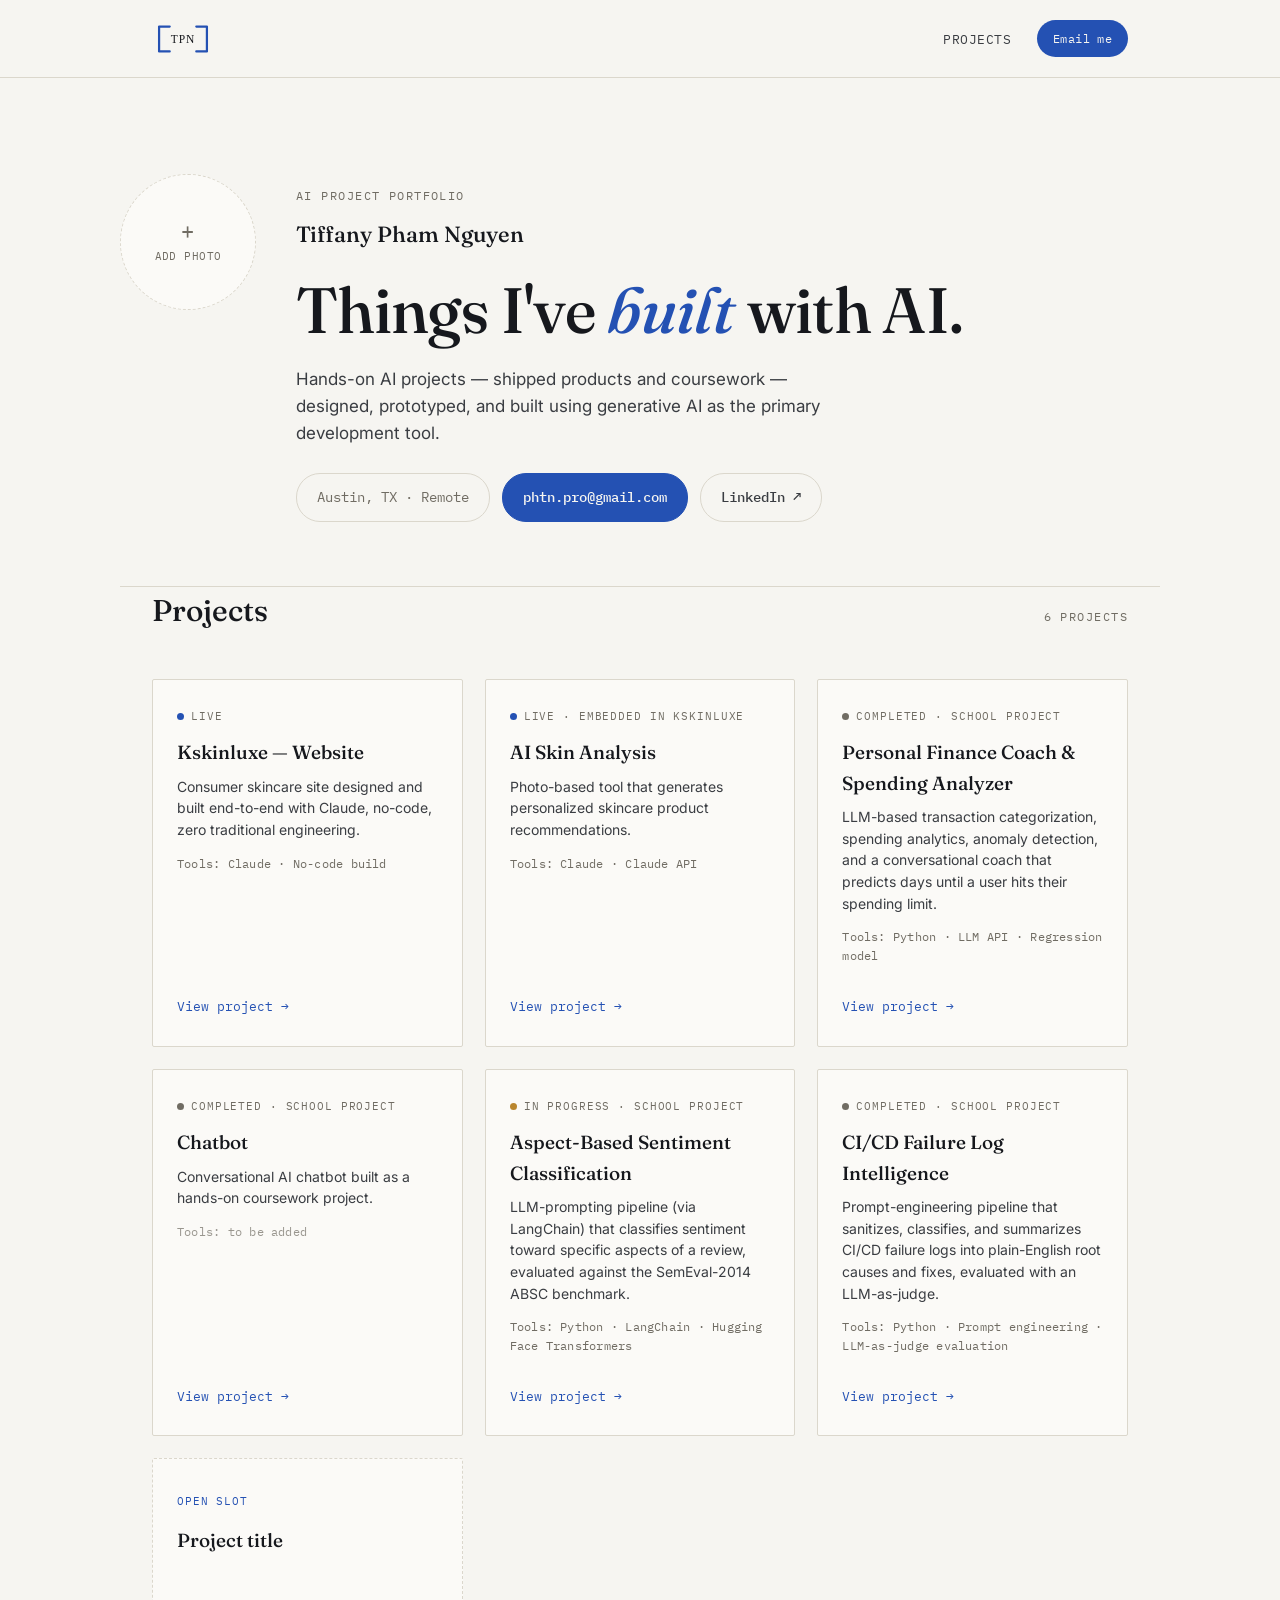
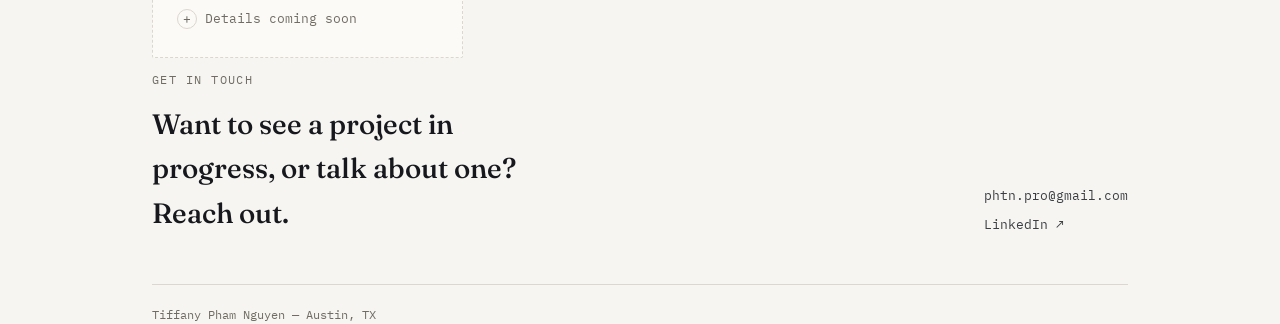
==== index.html @ 2343ceb1 "Add CI/CD Failure Log Intelligence project; update Finance Coach and ABSC/Text Categorization with r" ====
<!DOCTYPE html>
<html lang="en">
<head>
<meta charset="UTF-8">
<meta name="viewport" content="width=device-width, initial-scale=1.0">
<title>Tiffany Pham Nguyen — AI Project Portfolio</title>
<link rel="icon" type="image/svg+xml" href="[data-uri]">
<link rel="preconnect" href="https://fonts.googleapis.com">
<link rel="preconnect" href="https://fonts.gstatic.com" crossorigin>
<link href="https://fonts.googleapis.com/css2?family=Fraunces:ital,opsz,wght@0,9..144,400;0,9..144,500;0,9..144,600;1,9..144,400&family=Inter:wght@400;500;600&family=IBM+Plex+Mono:wght@400;500&display=swap" rel="stylesheet">
<style>
:root{
  --paper:#F6F5F1; --paper-raised:#FBFAF7; --ink:#16181D; --ink-soft:#3A3D42;
  --gray:#706C63; --hairline:#DBD7CC; --accent:#2451B3; --accent-soft:#EAEFFA;
  --wip:#B9862E; --radius:2px; --max:1040px; --max-narrow:760px;
}
*{box-sizing:border-box;}
html{scroll-behavior:smooth;}
body{margin:0; background:var(--paper); color:var(--ink); font-family:'Inter',sans-serif; font-size:16px; line-height:1.6; -webkit-font-smoothing:antialiased;}
::selection{background:var(--accent-soft); color:var(--accent);}
a{color:inherit;}
a:focus-visible, button:focus-visible{outline:2px solid var(--accent); outline-offset:3px;}
.wrap{max-width:var(--max); margin:0 auto; padding:0 32px;}
.wrap-narrow{max-width:var(--max-narrow); margin:0 auto; padding:0 32px;}
.eyebrow{font-family:'IBM Plex Mono',monospace; font-size:12px; letter-spacing:0.12em; text-transform:uppercase; color:var(--gray);}
h1,h2,h3{font-family:'Fraunces',serif; font-weight:500; color:var(--ink); margin:0;}

/* header/nav */
header{position:sticky; top:0; z-index:50; background:rgba(246,245,241,0.88); backdrop-filter:blur(6px); border-bottom:1px solid var(--hairline);}
.nav{display:flex; align-items:center; justify-content:space-between; padding:20px 32px; max-width:var(--max); margin:0 auto;}
.nav-mark{background:none; border:none; cursor:pointer; padding:0; display:flex; align-items:center; transition:opacity .2s ease;}
.nav-mark:hover{ opacity:0.75; }
.nav-mark svg{ display:block; }
.nav-right{ display:flex; align-items:center; gap:26px; }
.nav-email-btn{
  font-family:'IBM Plex Mono',monospace; font-size:12px; letter-spacing:0.03em;
  padding:9px 16px; border-radius:20px; background:var(--accent); color:var(--paper);
  text-decoration:none; white-space:nowrap; transition:opacity .2s ease;
}
.nav-email-btn:hover{ opacity:0.85; }

/* ---------- EMAIL MODAL ---------- */
.modal-overlay{
  display:none; position:fixed; inset:0; z-index:200;
  background:rgba(22,24,29,0.5);
  align-items:center; justify-content:center;
  padding:24px;
}
.modal-overlay.active{ display:flex; }
.modal-card{
  background:var(--paper-raised); border:1px solid var(--hairline); border-radius:var(--radius);
  max-width:480px; width:100%; padding:36px 32px 32px;
  max-height:90vh; overflow-y:auto;
}
.modal-head{ display:flex; align-items:flex-start; justify-content:space-between; margin-bottom:24px; }
.modal-title{ font-size:22px; }
.modal-close{
  background:none; border:1px solid var(--hairline); border-radius:50%;
  width:30px; height:30px; display:flex; align-items:center; justify-content:center;
  cursor:pointer; color:var(--gray); font-size:15px; line-height:1; flex-shrink:0;
  transition:border-color .2s ease, color .2s ease;
}
.modal-close:hover{ border-color:var(--accent); color:var(--accent); }
.form-field{ margin-bottom:18px; }
.form-field label{
  display:block; font-family:'IBM Plex Mono',monospace; font-size:11px; letter-spacing:0.08em;
  text-transform:uppercase; color:var(--gray); margin-bottom:7px;
}
.form-field input, .form-field textarea{
  width:100%; font-family:'Inter',sans-serif; font-size:14.5px; color:var(--ink);
  background:var(--paper); border:1px solid var(--hairline); border-radius:var(--radius);
  padding:11px 13px; transition:border-color .2s ease;
}
.form-field input:focus, .form-field textarea:focus{
  outline:none; border-color:var(--accent);
}
.form-field input[readonly]{ color:var(--gray); background:var(--paper-raised); cursor:default; }
.form-field textarea{ min-height:110px; resize:vertical; font-family:'Inter',sans-serif; line-height:1.5; }
.modal-actions{ display:flex; justify-content:flex-end; gap:10px; margin-top:8px; }
.modal-btn{
  font-family:'IBM Plex Mono',monospace; font-size:12.5px; padding:11px 20px;
  border-radius:20px; cursor:pointer; transition:opacity .2s ease, border-color .2s ease;
}
.modal-btn.secondary{ background:none; border:1px solid var(--hairline); color:var(--ink-soft); }
.modal-btn.secondary:hover{ border-color:var(--accent); color:var(--accent); }
.modal-btn.primary{ background:var(--accent); border:1px solid var(--accent); color:var(--paper); }
.modal-btn.primary:hover{ opacity:0.88; }
.nav-links{display:flex; gap:28px; list-style:none; margin:0; padding:0; font-family:'IBM Plex Mono',monospace; font-size:12.5px; letter-spacing:0.04em; text-transform:uppercase;}
.nav-links a{text-decoration:none; color:var(--ink-soft); padding-bottom:2px; border-bottom:1px solid transparent; transition:border-color .2s ease, color .2s ease; cursor:pointer;}
.nav-links a:hover{color:var(--accent); border-color:var(--accent);}
.back-link{display:inline-flex; align-items:center; gap:6px; font-family:'IBM Plex Mono',monospace; font-size:12.5px; letter-spacing:0.04em; text-transform:uppercase; text-decoration:none; color:var(--ink-soft); border-bottom:1px solid transparent; transition:border-color .2s ease, color .2s ease; cursor:pointer; background:none; border-top:none; border-left:none; border-right:none; padding:0;}
.back-link:hover{color:var(--accent); border-color:var(--accent);}

/* hero */
.hero{padding:96px 0 64px; border-bottom:1px solid var(--hairline);}
.hero-title{font-size:clamp(38px,5.4vw,64px); line-height:1.08; max-width:760px; letter-spacing:-0.01em;}
.hero-title em{font-style:italic; color:var(--accent);}
.hero-sub{margin-top:22px; max-width:560px; font-size:17px; color:var(--ink-soft);}
.hero-flex{display:flex; gap:40px; align-items:flex-start;}
.hero-photo{
  width:136px; height:136px; border-radius:50%; flex-shrink:0;
  border:1.5px dashed var(--hairline); background:var(--paper-raised);
  display:flex; flex-direction:column; align-items:center; justify-content:center;
  color:var(--gray); font-family:'IBM Plex Mono',monospace; font-size:11px;
  letter-spacing:0.04em; text-transform:uppercase; text-align:center; line-height:1.5;
}
.hero-photo-plus{font-size:22px; line-height:1; margin-bottom:6px; color:var(--gray);}
.hero-name{
  font-family:'Fraunces',serif; font-weight:500; font-size:22px; color:var(--ink);
  margin-top:10px;
}
.contact-row{margin-top:26px; display:flex; flex-wrap:wrap; gap:12px; align-items:center;}
.contact-chip{
  font-family:'IBM Plex Mono',monospace; font-size:14px; font-weight:500; padding:12px 20px;
  border-radius:24px; border:1.5px solid var(--hairline);
  text-decoration:none; color:var(--ink-soft);
  transition:border-color .2s ease, color .2s ease, background-color .2s ease, transform .2s ease;
}
.contact-chip:hover{ border-color:var(--accent); color:var(--accent); transform:translateY(-1px); }
.contact-chip.primary{ border-color:var(--accent); color:var(--paper); background:var(--accent); }
.contact-chip.primary:hover{ opacity:0.88; color:var(--paper); }
.contact-chip.static{ cursor:default; color:var(--gray); font-weight:400; }
.contact-chip.static:hover{ border-color:var(--hairline); color:var(--gray); transform:none; }
@media (max-width:640px){
  .hero-flex{ flex-direction:column; align-items:flex-start; gap:24px; }
}

/* sections */
section{padding:80px 0; border-bottom:1px solid var(--hairline);}
section:last-of-type{border-bottom:none;}
.section-head{display:flex; align-items:baseline; justify-content:space-between; gap:24px; margin-bottom:44px; flex-wrap:wrap;}
.section-head h2{font-size:30px;}

/* project grid/cards */
.project-grid{display:grid; grid-template-columns:repeat(auto-fill,minmax(260px,1fr)); gap:22px;}
.project-card{border:1px solid var(--hairline); border-radius:var(--radius); padding:28px 24px; min-height:200px; display:flex; flex-direction:column; justify-content:space-between; background:var(--paper-raised); text-decoration:none; transition:border-color .2s ease, transform .2s ease; cursor:pointer;}
.project-card:hover{border-color:var(--accent); transform:translateY(-2px);}
.project-card.placeholder{border-style:dashed; cursor:default;}
.project-card.placeholder:hover{transform:none; border-color:var(--hairline);}
.status-row{display:flex; align-items:center; gap:7px;}
.status-dot{width:7px; height:7px; border-radius:50%; flex-shrink:0;}
.status-dot.live{background:var(--accent);}
.status-dot.completed{background:var(--gray);}
.status-dot.wip{background:var(--wip);}
.status-text{font-family:'IBM Plex Mono',monospace; font-size:11px; letter-spacing:0.08em; text-transform:uppercase; color:var(--gray);}
.project-card-top h3{font-size:19px; font-weight:500; margin-top:12px; color:var(--ink);}
.project-card-desc{font-size:14px; color:var(--ink-soft); margin-top:8px; line-height:1.55;}
.project-card-tools{font-family:'IBM Plex Mono',monospace; font-size:11.5px; color:var(--gray); margin-top:12px; letter-spacing:0.02em;}
.project-card-tools em{font-style:normal; color:var(--gray); opacity:0.7;}
.project-card-bottom{font-size:13px; color:var(--gray); display:flex; align-items:center; gap:8px; margin-top:20px; font-family:'IBM Plex Mono',monospace;}
.project-card-bottom.link-out{color:var(--accent);}
.plus-mark{width:20px; height:20px; border:1px solid var(--hairline); border-radius:50%; display:flex; align-items:center; justify-content:center; font-size:13px; color:var(--gray);}
.slot-tag{font-family:'IBM Plex Mono',monospace; font-size:11px; letter-spacing:0.08em; text-transform:uppercase; color:var(--accent);}

/* project detail */
.proj-hero{padding:64px 0 48px; border-bottom:1px solid var(--hairline);}
.proj-meta-row{display:flex; align-items:center; gap:14px; margin-bottom:18px; flex-wrap:wrap;}
.proj-timeframe{font-family:'IBM Plex Mono',monospace; font-size:12px; color:var(--gray);}
.proj-title{font-size:clamp(32px,4.6vw,48px); line-height:1.1; letter-spacing:-0.01em;}
.proj-sub{margin-top:16px; max-width:640px; font-size:17px; color:var(--ink-soft);}
.proj-stack{margin-top:20px; font-family:'IBM Plex Mono',monospace; font-size:12.5px; color:var(--gray);}
.proj-stack strong{color:var(--ink-soft); font-weight:500;}
.resource-row{margin-top:26px; display:flex; flex-wrap:wrap; gap:10px;}
.resource-chip{font-family:'IBM Plex Mono',monospace; font-size:12px; padding:8px 14px; border-radius:20px; border:1px solid var(--hairline); text-decoration:none; color:var(--ink-soft); transition:border-color .2s ease, color .2s ease;}
.resource-chip:hover{border-color:var(--accent); color:var(--accent);}
.resource-chip.disabled{border-style:dashed; color:var(--gray); cursor:default;}
.resource-chip.disabled:hover{border-color:var(--hairline); color:var(--gray);}
.proj-body{padding:64px 0;}
.proj-block{padding:44px 0; border-top:1px solid var(--hairline);}
.proj-block:first-child{padding-top:0; border-top:none;}
.proj-block h2{font-size:24px; margin-bottom:18px;}
.proj-block p{font-size:15.5px; color:var(--ink-soft); margin:0 0 14px;}
.proj-block p:last-child{margin-bottom:0;}
.approach-grid{display:grid; grid-template-columns:1fr 1fr; gap:28px;}
.approach-card{border:1px solid var(--hairline); border-radius:var(--radius); padding:22px; background:var(--paper-raised);}
.approach-card .approach-label{font-family:'IBM Plex Mono',monospace; font-size:11px; letter-spacing:0.08em; text-transform:uppercase; color:var(--accent); margin-bottom:10px; display:block;}
.approach-card p{font-size:14.5px; margin:0;}
.fillin{border:1.5px dashed var(--hairline); border-radius:var(--radius); padding:16px 18px; color:var(--gray); font-size:14px; font-style:italic; background:var(--paper-raised);}
.wip-tag{font-family:'IBM Plex Mono',monospace; font-size:12px; text-transform:uppercase; color:var(--wip); letter-spacing:0.06em;}

/* footer */
footer{padding:52px 0 64px;}
.footer-grid{display:flex; justify-content:space-between; align-items:flex-end; flex-wrap:wrap; gap:24px;}
.footer-left h2{font-size:28px; max-width:420px;}
.footer-links{display:flex; flex-direction:column; gap:8px; font-family:'IBM Plex Mono',monospace; font-size:13px;}
.footer-links a{text-decoration:none; color:var(--ink-soft);}
.footer-links a:hover{color:var(--accent);}
.footer-bottom{margin-top:48px; padding-top:20px; border-top:1px solid var(--hairline); font-size:12px; color:var(--gray); font-family:'IBM Plex Mono',monospace;}

/* reveal */
.reveal{opacity:0; transform:translateY(14px); transition:opacity .6s ease, transform .6s ease;}
.reveal.in{opacity:1; transform:translateY(0);}
@media (prefers-reduced-motion: reduce){ .reveal{opacity:1; transform:none; transition:none;} html{scroll-behavior:auto;} }

/* view switching */
.view{display:none;}
.view.active{display:block;}

@media (max-width:800px){ .approach-grid{grid-template-columns:1fr;} }
@media (max-width:560px){
  .wrap,.wrap-narrow{padding:0 20px;}
  .nav{padding:16px 20px;}
  .hero,.proj-hero{padding:56px 0 40px;}
  section,.proj-body{padding:48px 0;}
  .footer-left h2{font-size:24px;}
}
</style>
</head>
<body>

<header>
  <div class="nav">
    <button class="nav-mark" onclick="goTo('home')" aria-label="Tiffany Pham Nguyen — home">
      <svg width="62" height="32" viewBox="0 0 70 36" xmlns="http://www.w3.org/2000/svg">
        <path d="M20 4 L8 4 L8 32 L20 32" fill="none" stroke="#2451B3" stroke-width="2.5" stroke-linecap="round" stroke-linejoin="round"/>
        <path d="M50 4 L62 4 L62 32 L50 32" fill="none" stroke="#2451B3" stroke-width="2.5" stroke-linecap="round" stroke-linejoin="round"/>
        <text x="35" y="23" text-anchor="middle" font-family="Georgia, serif" font-size="13" font-weight="500" letter-spacing="1" fill="#16181D">TPN</text>
      </svg>
    </button>
    <div class="nav-right">
      <ul class="nav-links">
        <li><a onclick="goTo('home'); scrollToProjects();">Projects</a></li>
      </ul>
      <a class="nav-email-btn" href="#" onclick="openEmailModal(); return false;">Email me</a>
    </div>
  </div>
</header>

<div class="modal-overlay" id="email-modal" onclick="if(event.target === this) closeEmailModal();">
  <div class="modal-card">
    <div class="modal-head">
      <h2 class="modal-title">Send a message</h2>
      <button class="modal-close" onclick="closeEmailModal()" aria-label="Close">✕</button>
    </div>
    <form id="email-form" onsubmit="return sendEmail(event);">
      <div class="form-field">
        <label for="ef-from">From (your email)</label>
        <input type="email" id="ef-from" placeholder="you@example.com" required>
      </div>
      <div class="form-field">
        <label for="ef-to">To</label>
        <input type="text" id="ef-to" value="phtn.pro@gmail.com" readonly>
      </div>
      <div class="form-field">
        <label for="ef-subject">Subject</label>
        <input type="text" id="ef-subject" placeholder="What's this about?" required>
      </div>
      <div class="form-field">
        <label for="ef-body">Message</label>
        <textarea id="ef-body" placeholder="Write your message here..." required></textarea>
      </div>
      <div class="modal-actions">
        <button type="button" class="modal-btn secondary" onclick="closeEmailModal()">Cancel</button>
        <button type="submit" class="modal-btn primary">Open in email app</button>
      </div>
    </form>
  </div>
</div>

<main>

<!-- ============ HOME VIEW ============ -->
<div id="view-home" class="view active">
  <section class="hero wrap">
    <div class="hero-flex reveal">
      <div class="hero-photo">
        <span class="hero-photo-plus">+</span>
        Add photo
      </div>
      <div class="hero-text">
        <p class="eyebrow">AI Project Portfolio</p>
        <p class="hero-name">Tiffany Pham Nguyen</p>
        <h1 class="hero-title">Things I've <em>built</em> with AI.</h1>
        <p class="hero-sub">
          Hands-on AI projects — shipped products and coursework — designed, prototyped, and
          built using generative AI as the primary development tool.
        </p>
        <div class="contact-row">
          <span class="contact-chip static">Austin, TX · Remote</span>
          <a class="contact-chip primary" href="#" onclick="openEmailModal(); return false;">phtn.pro@gmail.com</a>
          <a class="contact-chip" href="https://linkedin.com/in/tiffanyphamnguyen" target="_blank" rel="noopener">LinkedIn ↗</a>
        </div>
      </div>
    </div>
  </section>

  <section id="projects" class="wrap">
    <div class="section-head reveal">
      <h2>Projects</h2>
      <span class="eyebrow">6 projects</span>
    </div>

    <div class="project-grid reveal">

      <div class="project-card" onclick="goTo('kskinluxe')">
        <div class="project-card-top">
          <div class="status-row"><span class="status-dot live"></span><span class="status-text">Live</span></div>
          <h3>Kskinluxe — Website</h3>
          <p class="project-card-desc">Consumer skincare site designed and built end-to-end with Claude, no-code, zero traditional engineering.</p>
          <p class="project-card-tools">Tools: Claude · No-code build</p>
        </div>
        <div class="project-card-bottom link-out"><span>View project →</span></div>
      </div>

      <div class="project-card" onclick="goTo('skin-analysis')">
        <div class="project-card-top">
          <div class="status-row"><span class="status-dot live"></span><span class="status-text">Live · Embedded in Kskinluxe</span></div>
          <h3>AI Skin Analysis</h3>
          <p class="project-card-desc">Photo-based tool that generates personalized skincare product recommendations.</p>
          <p class="project-card-tools">Tools: Claude · Claude API</p>
        </div>
        <div class="project-card-bottom link-out"><span>View project →</span></div>
      </div>

      <div class="project-card" onclick="goTo('finance-coach')">
        <div class="project-card-top">
          <div class="status-row"><span class="status-dot completed"></span><span class="status-text">Completed · School project</span></div>
          <h3>Personal Finance Coach &amp; Spending Analyzer</h3>
          <p class="project-card-desc">LLM-based transaction categorization, spending analytics, anomaly detection, and a conversational coach that predicts days until a user hits their spending limit.</p>
          <p class="project-card-tools">Tools: Python · LLM API · Regression model</p>
        </div>
        <div class="project-card-bottom link-out"><span>View project →</span></div>
      </div>

      <div class="project-card" onclick="goTo('chatbot')">
        <div class="project-card-top">
          <div class="status-row"><span class="status-dot completed"></span><span class="status-text">Completed · School project</span></div>
          <h3>Chatbot</h3>
          <p class="project-card-desc">Conversational AI chatbot built as a hands-on coursework project.</p>
          <p class="project-card-tools"><em>Tools: to be added</em></p>
        </div>
        <div class="project-card-bottom link-out"><span>View project →</span></div>
      </div>

      <div class="project-card" onclick="goTo('text-cat')">
        <div class="project-card-top">
          <div class="status-row"><span class="status-dot wip"></span><span class="status-text">In progress · School project</span></div>
          <h3>Aspect-Based Sentiment Classification</h3>
          <p class="project-card-desc">LLM-prompting pipeline (via LangChain) that classifies sentiment toward specific aspects of a review, evaluated against the SemEval-2014 ABSC benchmark.</p>
          <p class="project-card-tools">Tools: Python · LangChain · Hugging Face Transformers</p>
        </div>
        <div class="project-card-bottom link-out"><span>View project →</span></div>
      </div>

      <div class="project-card" onclick="goTo('cicd-log-intel')">
        <div class="project-card-top">
          <div class="status-row"><span class="status-dot completed"></span><span class="status-text">Completed · School project</span></div>
          <h3>CI/CD Failure Log Intelligence</h3>
          <p class="project-card-desc">Prompt-engineering pipeline that sanitizes, classifies, and summarizes CI/CD failure logs into plain-English root causes and fixes, evaluated with an LLM-as-judge.</p>
          <p class="project-card-tools">Tools: Python · Prompt engineering · LLM-as-judge evaluation</p>
        </div>
        <div class="project-card-bottom link-out"><span>View project →</span></div>
      </div>

      <div class="project-card placeholder">
        <div class="project-card-top">
          <span class="slot-tag">Open slot</span>
          <h3>Project title</h3>
        </div>
        <div class="project-card-bottom"><span class="plus-mark">+</span><span>Details coming soon</span></div>
      </div>

    </div>
  </section>

  <footer id="contact" class="wrap">
    <div class="footer-grid reveal">
      <div class="footer-left">
        <p class="eyebrow">Get in touch</p>
        <h2>Want to see a project in progress, or talk about one? Reach out.</h2>
      </div>
      <div class="footer-links">
        <a href="#" onclick="openEmailModal(); return false;">phtn.pro@gmail.com</a>
        <a href="https://linkedin.com/in/tiffanyphamnguyen" target="_blank" rel="noopener">LinkedIn ↗</a>
      </div>
    </div>
    <div class="footer-bottom">Tiffany Pham Nguyen — Austin, TX</div>
  </footer>
</div>

<!-- ============ PROJECT: KSKINLUXE ============ -->
<div id="view-kskinluxe" class="view">
  <section class="proj-hero wrap-narrow">
    <button class="back-link">← All projects</button>
    <div class="proj-meta-row" style="margin-top:22px;">
      <div class="status-row"><span class="status-dot live"></span><span class="status-text">Live</span></div>
      <span class="proj-timeframe">Aug 2025 — Present</span>
    </div>
    <h1 class="proj-title">Kskinluxe — Website</h1>
    <p class="proj-sub">The consumer-facing site for Kskinluxe, an AI-powered skincare brand — built end-to-end as the proof-of-concept client for Thussisters&amp;Co's AI-first digital services model.</p>
    <p class="proj-stack"><strong>Tools:</strong> Claude · No-code build</p>
    <div class="resource-row">
      <span class="resource-chip">📄 Spec</span>
      <span class="resource-chip">📝 Build notes</span>
      <span class="resource-chip">🔗 Live site</span>
    </div>
  </section>
  <section class="proj-body wrap-narrow">
    <div class="proj-block">
      <h2>The Problem</h2>
      <p>Kskinluxe is a brand-new business with no digital footprint. As a sole business owner
        with a technical background, I needed a website — but wanted to build it cost-effectively
        rather than commit to a traditional engineering spend before knowing whether there was
        real demand. The site also needed to double as the landing page for social media
        marketing and ads, to measure interest and intent before launching the business
        physically.</p>
    </div>
    <div class="proj-block">
      <h2>My Role &amp; Approach</h2>
      <div class="approach-grid">
        <div class="approach-card">
          <span class="approach-label">My role</span>
          <p>Product owner, designer, developer, QA, and domain expert — all one person. No
            handoffs, no team; every decision from scope to shipping was mine to make and
            execute.</p>
        </div>
        <div class="approach-card">
          <span class="approach-label">My approach</span>
          <p>Used Claude to build the site — the simplest and cheapest way to get something real
            in front of people. The goal wasn't a polished final product; it was testing the
            water before spending more than needed to validate demand.</p>
        </div>
      </div>
    </div>
    <div class="proj-block">
      <h2>What It Does</h2>
      <ul>
        <li>Creates a foundation for building business awareness</li>
        <li>Informs visitors of the services Kskinluxe will offer</li>
        <li>Includes an embedded waitlist to measure potential demand ahead of launch</li>
      </ul>
    </div>
    <div class="proj-block">
      <h2>Outcome</h2>
      <p>The website is live, but the business hasn't launched physically yet — so there's no
        demand or conversion data available at this stage.</p>
    </div>
    <div class="proj-block">
      <h2>What I'd Do Differently</h2>
      <div class="fillin">[Add: one or two honest reflections]</div>
    </div>
    <div class="proj-block">
      <h2>What's Next</h2>
      <p>v1 validated that the site could exist cheaply and fast. Before the business goes live,
        it still needs the infrastructure v1 deliberately skipped:</p>
      <ul>
        <li><strong>Payment integration</strong> — required to convert waitlist interest into
          actual transactions once the business launches</li>
        <li><strong>Booking/scheduling</strong> — needed if the service model requires
          appointments rather than pure product purchase</li>
        <li><strong>Admin / user profile</strong> — account and order management for returning
          customers</li>
        <li><strong>SEO optimization</strong> — reduce reliance on paid social for traffic once
          the business is live and organic discovery matters more</li>
        <li><strong>Testimonials</strong> — build trust and social proof once early customers
          exist to draw from</li>
        <li><strong>Tracking / analytics</strong> — measure real conversion and usage post-launch,
          not just waitlist signups</li>
      </ul>
      <div class="fillin">[Add: your actual priority order and rough timing — this list is unordered; sequence it however makes sense for the launch plan]</div>
    </div>
  </section>
  <footer class="wrap">
    <div class="footer-grid">
      <div class="footer-left"><p class="eyebrow">Get in touch</p><h2>Want to talk through this project? Reach out.</h2></div>
      <div class="footer-links"><a href="#" onclick="openEmailModal(); return false;">phtn.pro@gmail.com</a><a href="https://linkedin.com/in/tiffanyphamnguyen" target="_blank" rel="noopener">LinkedIn ↗</a></div>
    </div>
    <div class="footer-bottom">Tiffany Pham Nguyen — Austin, TX</div>
  </footer>
</div>

<!-- ============ PROJECT: SKIN ANALYSIS ============ -->
<div id="view-skin-analysis" class="view">
  <section class="proj-hero wrap-narrow">
    <button class="back-link">← All projects</button>
    <div class="proj-meta-row" style="margin-top:22px;">
      <div class="status-row"><span class="status-dot live"></span><span class="status-text">Live · Embedded in Kskinluxe</span></div>
      <span class="proj-timeframe">Aug 2025 — Present</span>
    </div>
    <h1 class="proj-title">AI Skin Analysis</h1>
    <p class="proj-sub">A photo-based feature embedded in the Kskinluxe site that analyzes a user's skin and generates personalized product recommendations.</p>
    <p class="proj-stack"><strong>Tools:</strong> Claude · Claude API · No-code build</p>
    <div class="resource-row">
      <span class="resource-chip">📄 Spec</span>
      <span class="resource-chip">📝 Build notes</span>
      <span class="resource-chip">🔗 Live site</span>
    </div>
  </section>
  <section class="proj-body wrap-narrow">
    <div class="proj-block">
      <h2>The Problem</h2>
      <p>Skincare shoppers buying online have no equivalent to the in-person consultation
        standard in Korea, where every salon visit starts with an assessment of what a client's
        skin actually needs. Without that, they're left guessing — buying based on marketing or
        trends rather than what's right for their skin, which drives returns and erodes trust on
        a first purchase. I wanted to bring that consultation experience to Kskinluxe.</p>
    </div>
    <div class="proj-block">
      <h2>My Role &amp; Approach</h2>
      <div class="approach-grid">
        <div class="approach-card">
          <span class="approach-label">My role</span>
          <p>Product owner, designer, developer, QA, and domain expert — all one person. No
            handoffs, no team; every decision from scope to shipping was mine to make and
            execute.</p>
        </div>
        <div class="approach-card">
          <span class="approach-label">My approach</span>
          <p>Chose to build the feature myself rather than purchase an in-salon AI skin analysis
            device — the devices Korean salons use are expensive and built for in-person use, not
            a web product. Built the feature using Claude — no custom-trained model, just direct
            Claude API calls. Made a deliberate tradeoff of two API calls per request instead of
            one, prioritizing response quality and speed over API cost, since this is often a
            visitor's first impression of the brand and building trust for a first-time visit
            mattered more than shaving cost.</p>
        </div>
      </div>
    </div>
    <div class="proj-block">
      <h2>What It Does</h2>
      <ul>
        <li>User uploads 1–3 photos of their skin</li>
        <li>Identifies skin type and key concerns</li>
        <li>Recommends ingredients and treatments suited to their skin</li>
        <li>Suggests an at-home maintenance routine</li>
        <li>Suggests weekly clinic treatments</li>
      </ul>
    </div>
    <div class="proj-block">
      <h2>Outcome</h2>
      <p>The website is live, but the business hasn't launched physically yet — so there's no
        demand or conversion data available at this stage.</p>
    </div>
    <div class="proj-block">
      <h2>What I'd Do Differently</h2>
      <div class="fillin">[Add: one or two honest reflections]</div>
    </div>
    <div class="proj-block">
      <h2>What's Next</h2>
      <ul>
        <li><strong>Measure accuracy</strong> — evaluate how well the recommendations actually
          match dermatological guidance before scaling usage</li>
        <li><strong>Consider building a proprietary model</strong> — evaluate whether a
          purpose-built model outperforms relying solely on the Claude API</li>
        <li><strong>Add a cost-control barrier</strong> — likely user login, to prevent unlimited
          free usage from driving up API costs</li>
        <li><strong>Address privacy</strong> — define how uploaded photos are handled, stored,
          and protected</li>
        <li><strong>Add profile storage</strong> — let users save their photos and track skin
          treatment progress over time</li>
      </ul>
      <div class="fillin">[Add: your actual priority order and rough timing]</div>
    </div>
  </section>
  <footer class="wrap">
    <div class="footer-grid">
      <div class="footer-left"><p class="eyebrow">Get in touch</p><h2>Want to talk through this project? Reach out.</h2></div>
      <div class="footer-links"><a href="#" onclick="openEmailModal(); return false;">phtn.pro@gmail.com</a><a href="https://linkedin.com/in/tiffanyphamnguyen" target="_blank" rel="noopener">LinkedIn ↗</a></div>
    </div>
    <div class="footer-bottom">Tiffany Pham Nguyen — Austin, TX</div>
  </footer>
</div>

<!-- ============ PROJECT: FINANCE COACH ============ -->
<div id="view-finance-coach" class="view">
  <section class="proj-hero wrap-narrow">
    <button class="back-link">← All projects</button>
    <div class="proj-meta-row" style="margin-top:22px;">
      <div class="status-row"><span class="status-dot completed"></span><span class="status-text">Completed · School project</span></div>
      <span class="proj-timeframe">[Add: dates]</span>
    </div>
    <h1 class="proj-title">Personal Finance Coach &amp; Spending Analyzer</h1>
    <p class="proj-sub">A Python-based finance coach for a fictional fintech (ClearLedger Inc.) that auto-categorizes transactions with an LLM, predicts days-to-spending-limit, and coaches users toward better spending decisions conversationally.</p>
    <p class="proj-stack"><strong>Tools:</strong> Python · LLM API (few-shot transaction categorization) · Regression model (spend prediction) · Interactive dashboard · Conversational AI coach</p>
    <div class="resource-row">
      <span class="resource-chip disabled">+ Add spec</span>
      <span class="resource-chip disabled">+ Add repo / README</span>
      <span class="resource-chip disabled">+ Add demo</span>
    </div>
  </section>
  <section class="proj-body wrap-narrow">
    <div class="proj-block">
      <h2>The Problem</h2>
      <p>Case-study brief: ClearLedger Inc., a pre-Series-A fintech with 55,000 users, was losing 71% of users after their second session because the app required manually tagging 60–150 transactions before delivering any insight. The assignment: design a Personal Finance Coach that eliminates that manual step entirely, under real constraints — limited ML expertise, no labeled training data, and a strict cost budget — while getting a user to their first real insight in under five minutes.</p>
    </div>
    <div class="proj-block">
      <h2>My Role &amp; Approach</h2>
      <div class="approach-grid">
        <div class="approach-card"><span class="approach-label">Product thinking</span><p>Scoped the build around four AI capabilities that had to work as one coherent pipeline rather than isolated exercises: LLM classification, interactive visualization, regression-based prediction, and stateful conversational memory. Every design choice (few-shot prompts instead of a trained classifier, per-user regression instead of a cross-user model) was made to work around the "no labeled data / limited ML expertise" constraints, not just picked for its own sake.</p></div>
        <div class="approach-card"><span class="approach-label">Build approach</span><p>Ingests and normalizes a raw transactions CSV, enriches it with MCC-code categories, then re-classifies each transaction into a small fixed taxonomy via a few-shot LLM prompt (batched/cached by merchant to control cost). That feeds an analytics layer (spend aggregation + z-score anomaly detection) which powers both a live spending dashboard and a per-user regression model predicting days remaining until the user's self-set discretionary limit. Ranked, category-level spending-reduction suggestions and the prediction are then grounded into a multi-turn conversational coach via system-prompt injection, so the coach cites real numbers instead of inventing them.</p></div>
      </div>
    </div>
    <div class="proj-block">
      <h2>What It Does</h2>
      <ul>
        <li>Ingests a bank-statement CSV and categorizes every transaction with an LLM — no manual tagging required</li>
        <li>Renders an interactive spending dashboard (category breakdown, spend trend, anomaly markers, limit burn-down)</li>
        <li>Predicts days remaining before the user hits their discretionary spending limit, via a regression model trained on their own transaction history</li>
        <li>Surfaces ranked, category-level suggestions for extending that runway (e.g. "cutting dining 20% adds 2 days")</li>
        <li>Answers follow-up questions through a multi-turn conversational coach grounded in the actual prediction and spend data</li>
      </ul>
    </div>
    <div class="proj-block">
      <h2>Outcome</h2>
      <div class="fillin">[Add: grade/feedback, or how it performed against sample data]</div>
    </div>
    <div class="proj-block">
      <h2>What I'd Do Differently</h2>
      <div class="fillin">[Add: one or two honest reflections]</div>
    </div>
  </section>
  <footer class="wrap">
    <div class="footer-grid">
      <div class="footer-left"><p class="eyebrow">Get in touch</p><h2>Want to talk through this project? Reach out.</h2></div>
      <div class="footer-links"><a href="#" onclick="openEmailModal(); return false;">phtn.pro@gmail.com</a><a href="https://linkedin.com/in/tiffanyphamnguyen" target="_blank" rel="noopener">LinkedIn ↗</a></div>
    </div>
    <div class="footer-bottom">Tiffany Pham Nguyen — Austin, TX</div>
  </footer>
</div>

<!-- ============ PROJECT: CHATBOT ============ -->
<div id="view-chatbot" class="view">
  <section class="proj-hero wrap-narrow">
    <button class="back-link">← All projects</button>
    <div class="proj-meta-row" style="margin-top:22px;">
      <div class="status-row"><span class="status-dot completed"></span><span class="status-text">Completed · School project</span></div>
      <span class="proj-timeframe">[Add: dates — flag if this one is actually still in progress]</span>
    </div>
    <h1 class="proj-title">Chatbot</h1>
    <p class="proj-sub">A conversational AI chatbot built as a hands-on coursework project.</p>
    <p class="proj-stack"><strong>Tools:</strong> [Add: language / framework / AI model or API used]</p>
    <div class="resource-row">
      <span class="resource-chip disabled">+ Add spec</span>
      <span class="resource-chip disabled">+ Add repo / README</span>
      <span class="resource-chip disabled">+ Add demo</span>
    </div>
  </section>
  <section class="proj-body wrap-narrow">
    <div class="proj-block">
      <h2>The Problem</h2>
      <div class="fillin">[Add: what this chatbot was for — customer support, Q&A, a specific domain? What was the assignment asking for?]</div>
    </div>
    <div class="proj-block">
      <h2>My Role &amp; Approach</h2>
      <div class="approach-grid">
        <div class="approach-card"><span class="approach-label">Product thinking</span><div class="fillin">[Add: how you scoped conversation flows, what the bot should/shouldn't handle, UX/tone thinking]</div></div>
        <div class="approach-card"><span class="approach-label">Build approach</span><div class="fillin">[Add: what model/framework powers it, how you handled conversation state, what you iterated on]</div></div>
      </div>
    </div>
    <div class="proj-block">
      <h2>What It Does</h2>
      <div class="fillin">[Add: 3–4 bullets on actual capabilities — a screenshot or short conversation transcript would work well here]</div>
    </div>
    <div class="proj-block">
      <h2>Outcome</h2>
      <div class="fillin">[Add: grade/feedback, or how it performed in testing/demo]</div>
    </div>
    <div class="proj-block">
      <h2>What I'd Do Differently</h2>
      <div class="fillin">[Add: one or two honest reflections]</div>
    </div>
  </section>
  <footer class="wrap">
    <div class="footer-grid">
      <div class="footer-left"><p class="eyebrow">Get in touch</p><h2>Want to talk through this project? Reach out.</h2></div>
      <div class="footer-links"><a href="#" onclick="openEmailModal(); return false;">phtn.pro@gmail.com</a><a href="https://linkedin.com/in/tiffanyphamnguyen" target="_blank" rel="noopener">LinkedIn ↗</a></div>
    </div>
    <div class="footer-bottom">Tiffany Pham Nguyen — Austin, TX</div>
  </footer>
</div>

<!-- ============ PROJECT: TEXT CATEGORIZATION ============ -->
<div id="view-text-cat" class="view">
  <section class="proj-hero wrap-narrow">
    <button class="back-link">← All projects</button>
    <div class="proj-meta-row" style="margin-top:22px;">
      <div class="status-row"><span class="status-dot wip"></span><span class="status-text">In progress · School project</span></div>
      <span class="proj-timeframe">[Add: start date / expected completion]</span>
    </div>
    <h1 class="proj-title">Aspect-Based Sentiment Classification</h1>
    <p class="proj-sub">An ABSC pipeline that classifies sentiment toward specific aspects of a review (e.g. food vs. service) via LLM prompting through LangChain, rather than training a task-specific classifier — benchmarked on the SemEval-2014 Task 4 dataset.</p>
    <p class="proj-stack"><strong>Tools:</strong> Python · LangChain · Hugging Face Transformers (Qwen2.5-0.5B-Instruct) · pandas · scikit-learn · SemEval-2014 laptop/restaurant review dataset</p>
    <div class="resource-row">
      <span class="resource-chip disabled">+ Add spec</span>
      <span class="resource-chip disabled">+ Add repo / README</span>
      <span class="resource-chip disabled">+ Add demo</span>
    </div>
  </section>
  <section class="proj-body wrap-narrow">
    <div class="proj-block">
      <h2>The Problem</h2>
      <p>Aspect-Based Sentiment Classification identifies sentiment toward individual aspects within a piece of text rather than one overall label — e.g. in "the food was delicious, but the service was slow," sentiment toward food is positive while service is negative. That level of detail is far more actionable for businesses than document-level sentiment. ABSC is traditionally handled with fine-tuned classifiers (BERT-style models); this project instead explores how far a general-purpose LLM, driven purely by prompt design, can get on the same task.</p>
    </div>
    <div class="proj-block">
      <h2>My Role &amp; Approach</h2>
      <div class="approach-grid">
        <div class="approach-card"><span class="approach-label">Product thinking</span><p>Chose a small, locally-run instruction-tuned model (Qwen2.5-0.5B-Instruct) over a larger one deliberately — the exercise's goal was understanding how each pipeline component works end-to-end, not maximizing accuracy, so faster iteration won out over model size.</p></div>
        <div class="approach-card"><span class="approach-label">Build approach</span><p>Wrapped a Hugging Face text-generation pipeline in LangChain's <code>HuggingFacePipeline</code>, paired it with a few-shot <code>PromptTemplate</code> that constrains output to a fixed sentiment label set, and built a custom output parser (regex extraction + <code>ast.literal_eval</code>, wrapped in a <code>RunnableLambda</code>) to safely pull clean (aspect, sentiment) tuples out of noisy raw generations. The three pieces are composed into a single chain with LangChain's pipe operator.</p></div>
      </div>
    </div>
    <div class="proj-block">
      <h2>What It Does <span class="wip-tag">— in progress</span></h2>
      <ul>
        <li>Loads and validates the SemEval-2014 laptop and restaurant review datasets</li>
        <li>Runs a few-shot prompt through the LangChain chain to extract aspects and classify sentiment (positive/negative/neutral/conflict) per aspect</li>
        <li>Parses raw LLM output into clean, validated (aspect, sentiment) tuples</li>
        <li>Iterates over the deduped review set with progress tracking (tqdm), collecting predictions per review</li>
      </ul>
      <p>Still to build: graceful handling of failed/unparseable generations, attaching gold labels alongside predictions, and the scikit-learn evaluation layer (precision/recall/F1, confusion matrix) that scores the pipeline against ground truth.</p>
    </div>
    <div class="proj-block">
      <h2>Outcome So Far</h2>
      <div class="fillin">[Add: any early accuracy numbers or results, or what's next]</div>
    </div>
    <div class="proj-block">
      <h2>What I'd Do Differently</h2>
      <div class="fillin">[Add: one or two honest reflections — even mid-project, this is worth noting]</div>
    </div>
  </section>
  <footer class="wrap">
    <div class="footer-grid">
      <div class="footer-left"><p class="eyebrow">Get in touch</p><h2>Want to talk through this project? Reach out.</h2></div>
      <div class="footer-links"><a href="#" onclick="openEmailModal(); return false;">phtn.pro@gmail.com</a><a href="https://linkedin.com/in/tiffanyphamnguyen" target="_blank" rel="noopener">LinkedIn ↗</a></div>
    </div>
    <div class="footer-bottom">Tiffany Pham Nguyen — Austin, TX</div>
  </footer>
</div>

<!-- ============ PROJECT: CICD LOG INTELLIGENCE ============ -->
<div id="view-cicd-log-intel" class="view">
  <section class="proj-hero wrap-narrow">
    <button class="back-link">← All projects</button>
    <div class="proj-meta-row" style="margin-top:22px;">
      <div class="status-row"><span class="status-dot completed"></span><span class="status-text">Completed · School project</span></div>
      <span class="proj-timeframe">[Add: dates]</span>
    </div>
    <h1 class="proj-title">CI/CD Failure Log Intelligence</h1>
    <p class="proj-sub">A prompt-engineering pipeline that reads a failed CI/CD build log, sanitizes it, classifies the failure, and explains it in plain English with a concrete fix — evaluated with an LLM-as-judge instead of word-overlap metrics.</p>
    <p class="proj-stack"><strong>Tools:</strong> Python · Prompt engineering · PII sanitization · LLM-as-judge evaluation (+ ROUGE / BERTScore)</p>
    <div class="resource-row">
      <span class="resource-chip disabled">+ Add spec</span>
      <span class="resource-chip disabled">+ Add repo / README</span>
      <span class="resource-chip disabled">+ Add demo</span>
    </div>
  </section>
  <section class="proj-body wrap-narrow">
    <div class="proj-block">
      <h2>The Problem</h2>
      <p>CI/CD pipelines fail across many different tools — Jenkins, GitHub Actions, GitLab CI, CircleCI, Azure DevOps — each producing noisy, inconsistently formatted logs. Engineers lose time just figuring out what broke before they can even start fixing it. The goal: cut time-to-diagnosis to under five minutes by having an LLM read the failed-build log and explain it, without ever exposing raw log contents (which can contain secrets/PII) directly to the model.</p>
    </div>
    <div class="proj-block">
      <h2>My Role &amp; Approach</h2>
      <div class="approach-grid">
        <div class="approach-card"><span class="approach-label">Product thinking</span><p>Set hard rules up front rather than letting the LLM free-form: raw logs are never sent to the model unsanitized, classification must use only a fixed label set, and summaries must follow a fixed output structure — so results stay consistent and machine-parseable across the whole dataset. Judged usefulness by task metrics (accuracy, actionability) rather than word-overlap metrics, since a technically-similar-sounding summary isn't the same as a useful one.</p></div>
        <div class="approach-card"><span class="approach-label">Build approach</span><p>Built a pipeline that sanitizes each raw log first (strips long token-like strings, file paths, and <code>KEY=VALUE</code> env-var secrets), classifies the failure against a fixed taxonomy with a majority-vote consistency check across repeated model calls, then generates a plain-English summary with a concrete fix. An LLM-as-judge scores each summary for accuracy and actionability alongside ROUGE/BERTScore, and a separate script automatically reruns and regenerates any summary the judge flags as not actionable.</p></div>
      </div>
    </div>
    <div class="proj-block">
      <h2>What It Does</h2>
      <ul>
        <li>Ingests failure logs from a multi-CI-tool dataset (Jenkins, GitHub Actions, GitLab CI, CircleCI, Azure DevOps)</li>
        <li>Sanitizes each log — strips tokens, file paths, and env-var secrets — before anything reaches the model</li>
        <li>Classifies each failure into a fixed label set, with a consistency check across repeated model calls</li>
        <li>Summarizes the failure in plain English with a concrete suggested fix, in a fixed output structure</li>
        <li>Scores summary quality with an LLM-as-judge (accuracy + actionability) alongside ROUGE/BERTScore</li>
        <li>Automatically reruns and regenerates summaries the judge flags as low-actionability</li>
      </ul>
    </div>
    <div class="proj-block">
      <h2>Outcome</h2>
      <p>Ran end-to-end across the failure-log dataset, producing judged accuracy/actionability scores and ROUGE/BERTScore metrics per sample.</p>
      <div class="fillin">[Add: summary stats — e.g. % of summaries judged actionable, average judge score, grade/feedback]</div>
    </div>
    <div class="proj-block">
      <h2>What I'd Do Differently</h2>
      <div class="fillin">[Add: one or two honest reflections]</div>
    </div>
  </section>
  <footer class="wrap">
    <div class="footer-grid">
      <div class="footer-left"><p class="eyebrow">Get in touch</p><h2>Want to talk through this project? Reach out.</h2></div>
      <div class="footer-links"><a href="#" onclick="openEmailModal(); return false;">phtn.pro@gmail.com</a><a href="https://linkedin.com/in/tiffanyphamnguyen" target="_blank" rel="noopener">LinkedIn ↗</a></div>
    </div>
    <div class="footer-bottom">Tiffany Pham Nguyen — Austin, TX</div>
  </footer>
</div>

</main>

<script>
  function goTo(id){
    document.querySelectorAll('.view').forEach(v => v.classList.remove('active'));
    const target = document.getElementById('view-' + id);
    if (target) target.classList.add('active');
    window.scrollTo({top:0, behavior:'instant'});
    document.querySelectorAll('.reveal').forEach(el => el.classList.add('in'));
  }
  document.querySelectorAll('.back-link').forEach(btn => btn.addEventListener('click', () => goTo('home')));
  function scrollToProjects(){ setTimeout(() => { const el = document.getElementById('projects'); if (el) el.scrollIntoView({behavior:'smooth'}); }, 10); }
  function scrollToContact(){ setTimeout(() => { const el = document.getElementById('contact'); if (el) el.scrollIntoView({behavior:'smooth'}); }, 10); }

  const els = document.querySelectorAll('.reveal');
  if ('IntersectionObserver' in window) {
    const io = new IntersectionObserver((entries) => {
      entries.forEach(e => { if (e.isIntersecting) { e.target.classList.add('in'); io.unobserve(e.target); } });
    }, { threshold: 0.12 });
    els.forEach(el => io.observe(el));
  } else { els.forEach(el => el.classList.add('in')); }

  function openEmailModal(){
    document.getElementById('email-modal').classList.add('active');
    document.body.style.overflow = 'hidden';
    document.getElementById('ef-from').focus();
  }
  function closeEmailModal(){
    document.getElementById('email-modal').classList.remove('active');
    document.body.style.overflow = '';
  }
  document.addEventListener('keydown', (e) => {
    if (e.key === 'Escape') closeEmailModal();
  });
  function sendEmail(event){
    event.preventDefault();
    const from = document.getElementById('ef-from').value.trim();
    const subject = document.getElementById('ef-subject').value.trim();
    const body = document.getElementById('ef-body').value.trim();
    const fullBody = body + '\n\n—\nReply to: ' + from;
    const mailto = 'mailto:phtn.pro@gmail.com'
      + '?subject=' + encodeURIComponent(subject)
      + '&body=' + encodeURIComponent(fullBody);
    window.location.href = mailto;
    closeEmailModal();
    return false;
  }
</script>

</body>
</html>
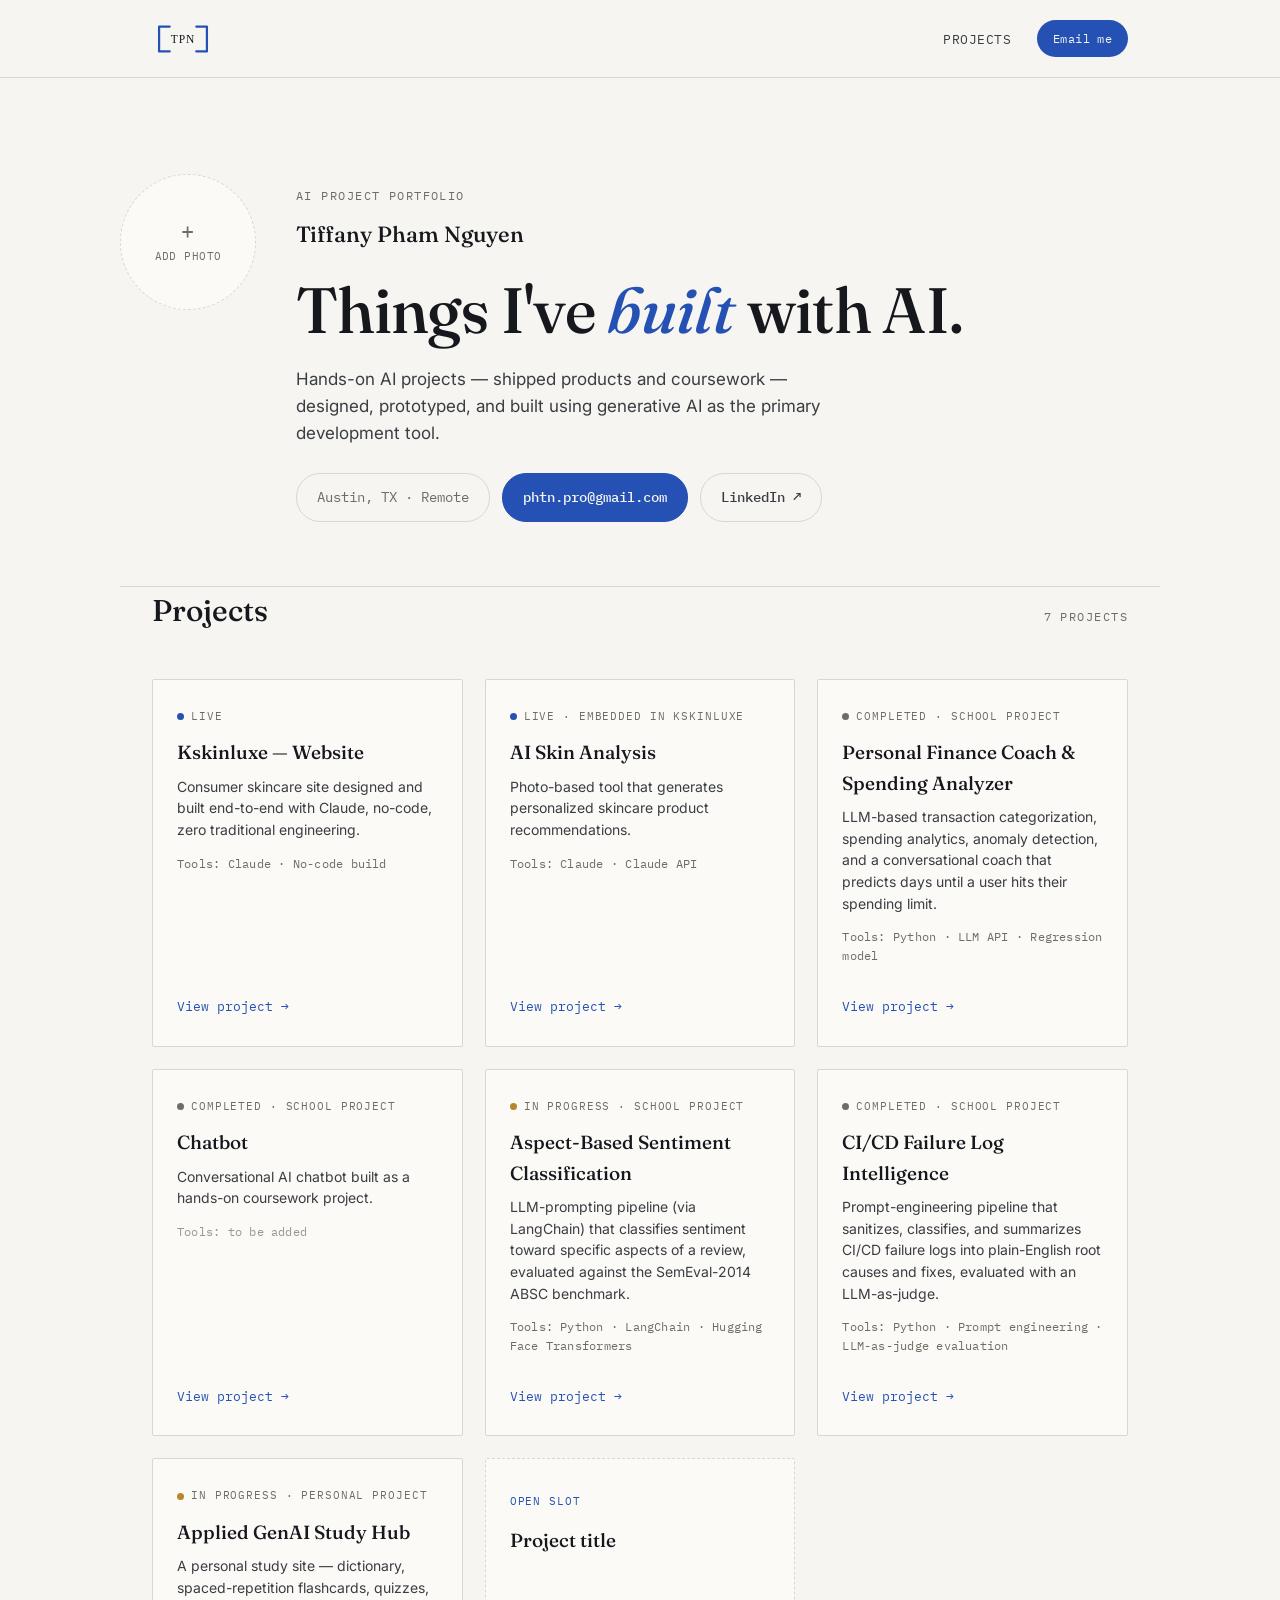
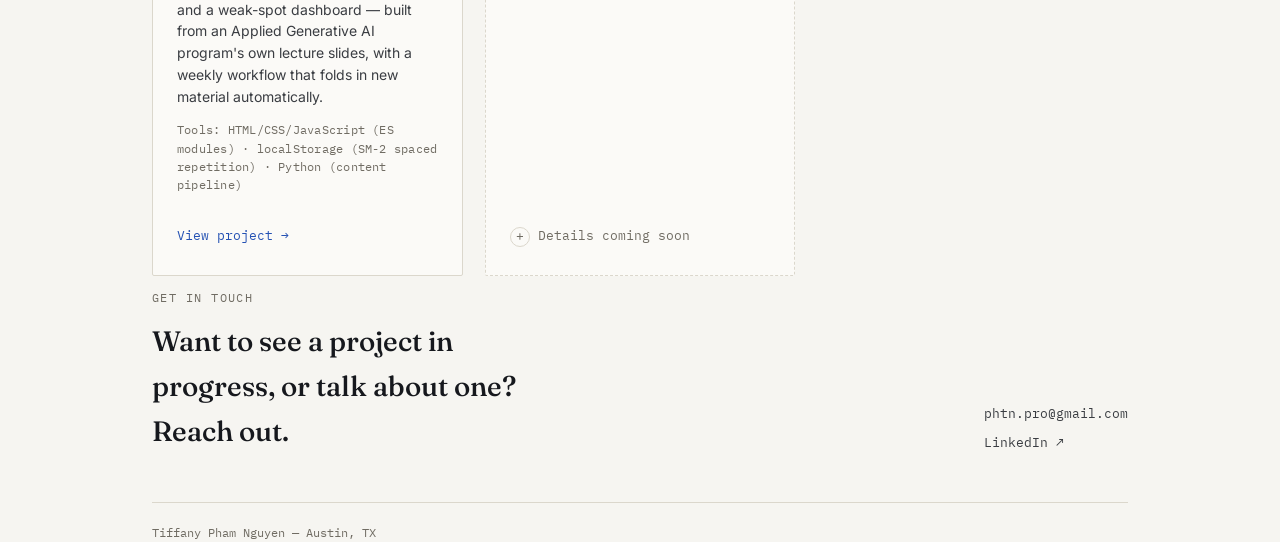
==== commit 233b2784: "Add Applied GenAI Study Hub project; update project count to 7" ====
--- a/index.html
+++ b/index.html
@@ -287,7 +287,7 @@
   <section id="projects" class="wrap">
     <div class="section-head reveal">
       <h2>Projects</h2>
-      <span class="eyebrow">6 projects</span>
+      <span class="eyebrow">7 projects</span>
     </div>
 
     <div class="project-grid reveal">
@@ -348,6 +348,16 @@
           <h3>CI/CD Failure Log Intelligence</h3>
           <p class="project-card-desc">Prompt-engineering pipeline that sanitizes, classifies, and summarizes CI/CD failure logs into plain-English root causes and fixes, evaluated with an LLM-as-judge.</p>
           <p class="project-card-tools">Tools: Python · Prompt engineering · LLM-as-judge evaluation</p>
+        </div>
+        <div class="project-card-bottom link-out"><span>View project →</span></div>
+      </div>
+
+      <div class="project-card" onclick="goTo('study-hub')">
+        <div class="project-card-top">
+          <div class="status-row"><span class="status-dot wip"></span><span class="status-text">In progress · Personal project</span></div>
+          <h3>Applied GenAI Study Hub</h3>
+          <p class="project-card-desc">A personal study site — dictionary, spaced-repetition flashcards, quizzes, and a weak-spot dashboard — built from an Applied Generative AI program's own lecture slides, with a weekly workflow that folds in new material automatically.</p>
+          <p class="project-card-tools">Tools: HTML/CSS/JavaScript (ES modules) · localStorage (SM-2 spaced repetition) · Python (content pipeline)</p>
         </div>
         <div class="project-card-bottom link-out"><span>View project →</span></div>
       </div>
@@ -774,6 +784,78 @@
     <div class="proj-block">
       <h2>What I'd Do Differently</h2>
       <div class="fillin">[Add: one or two honest reflections]</div>
+    </div>
+  </section>
+  <footer class="wrap">
+    <div class="footer-grid">
+      <div class="footer-left"><p class="eyebrow">Get in touch</p><h2>Want to talk through this project? Reach out.</h2></div>
+      <div class="footer-links"><a href="#" onclick="openEmailModal(); return false;">phtn.pro@gmail.com</a><a href="https://linkedin.com/in/tiffanyphamnguyen" target="_blank" rel="noopener">LinkedIn ↗</a></div>
+    </div>
+    <div class="footer-bottom">Tiffany Pham Nguyen — Austin, TX</div>
+  </footer>
+</div>
+
+<!-- ============ PROJECT: APPLIED GENAI STUDY HUB ============ -->
+<div id="view-study-hub" class="view">
+  <section class="proj-hero wrap-narrow">
+    <button class="back-link">← All projects</button>
+    <div class="proj-meta-row" style="margin-top:22px;">
+      <div class="status-row"><span class="status-dot wip"></span><span class="status-text">In progress · Personal project</span></div>
+      <span class="proj-timeframe">Aug 2026 — Present</span>
+    </div>
+    <h1 class="proj-title">Applied GenAI Study Hub</h1>
+    <p class="proj-sub">A personal study site — dictionary, spaced-repetition flashcards, quizzes, a formula/code reference, and a weak-spot dashboard — built from the lecture slides of an Applied Generative AI program, organized around what you'd actually <em>do</em> with the material rather than the order it was taught in.</p>
+    <p class="proj-stack"><strong>Tools:</strong> HTML/CSS/JavaScript (ES modules, no framework) · localStorage (SM-2-style spaced repetition) · Python (PDF-to-content pipeline, content validation)</p>
+    <div class="resource-row">
+      <span class="resource-chip disabled">+ Add spec</span>
+      <span class="resource-chip disabled">+ Add repo / README</span>
+      <span class="resource-chip disabled">+ Add demo</span>
+    </div>
+  </section>
+  <section class="proj-body wrap-narrow">
+    <div class="proj-block">
+      <h2>The Problem</h2>
+      <p>Studying from a stack of lecture-slide PDFs doesn't build retention — concepts are scattered across multiple decks, formats are inconsistent, and there's no mechanism for noticing what you keep getting wrong. This project turns those PDFs into one structured, testable, self-updating study surface for a single learner (me) working through an Applied Generative AI program, meant for reviewing and self-testing between lectures on a phone or laptop without setting up an account anywhere.</p>
+    </div>
+    <div class="proj-block">
+      <h2>My Role &amp; Approach</h2>
+      <div class="approach-grid">
+        <div class="approach-card">
+          <span class="approach-label">Product thinking</span>
+          <p>Deliberately scoped out accounts, login, multi-device sync, and any runtime LLM calls — all dictionary, flashcard, and quiz content is authored once from source material and stored statically, since the real requirement is one learner reviewing on whatever device they're on right now, not a multi-user product. The content structure itself went through revision: mirroring the program's actual lecture order first felt logical but read like a syllabus, so it was reorganized task-flow-first — six repeatable task-type modules (Classification, Summarization, QA, Translation, Code Generation, Speech-to-Text), each following the same pattern, with shared prerequisites up front and cross-cutting/reference material pushed to the end.</p>
+        </div>
+        <div class="approach-card">
+          <span class="approach-label">Build approach</span>
+          <p>Static HTML/CSS/JS with no build step; a single <code>content.json</code> is the source of truth that every view (dictionary, flashcards, quiz, formulas, dashboard) renders from, so adding a concept automatically makes it searchable and flashcard-eligible without per-view wiring. Chose a simplified SM-2 spaced-repetition algorithm (the same family Anki uses) over a binary right/wrong toggle so the app can track an ease factor and miss count per card and actually prioritize what needs review. The content pipeline extracts new lecture PDFs with <code>pdftotext</code>, then hand-authors entries into the shared schema, validated by script for duplicate IDs and valid quiz answer indices before merging.</p>
+        </div>
+      </div>
+    </div>
+    <div class="proj-block">
+      <h2>What It Does</h2>
+      <ul>
+        <li>Dictionary of every concept from the program (165 entries as of the latest update), each with a plain-language "explain like I forgot everything" one-liner above the formal definition, tagged by category and by the Python package that implements it</li>
+        <li>Flashcards with SM-2-style spaced repetition — cards marked "Missed it" or "Shaky" resurface more often; consistently-correct cards space out further</li>
+        <li>Multiple-choice quizzes per module, with an explanation shown after each answer</li>
+        <li>A formulas &amp; code reference pulling every formula into one lookup page</li>
+        <li>A "My Progress" weak-spot dashboard aggregating flashcard and quiz misses into a focus list</li>
+        <li>Site-wide search, and a weekly scheduled workflow that checks for new lecture material and proposes dictionary/flashcard/quiz additions in the existing schema</li>
+      </ul>
+    </div>
+    <div class="proj-block">
+      <h2>Outcome So Far</h2>
+      <p>Currently 165 dictionary entries, 84 flashcards, and 58 quiz questions across 12 modules, spanning the original NLP/LLM curriculum plus a Claude-specific practitioner track folded in through the first real run of the weekly content-update workflow. Since a real browser wasn't available in the build environment, the app was tested by running its actual ES modules against a real DOM/localStorage via jsdom rather than skipping runtime testing — this caught and fixed three real bugs: search failing to match Greek-letter terms like Cohen's κ, a "Study Days" counter that never counted the first visit, and Practice Again/Retry buttons that silently did nothing because they relied on a hash that never changed.</p>
+    </div>
+    <div class="proj-block">
+      <h2>What I'd Do Differently</h2>
+      <div class="fillin">[Add: one or two honest reflections — even mid-project, this is worth noting]</div>
+    </div>
+    <div class="proj-block">
+      <h2>What's Next</h2>
+      <ul>
+        <li><strong>Netlify deploy</strong> — get a live link up and linked from the project README</li>
+        <li><strong>Portfolio write-up</strong> — a fuller Problem/Approach/Outcome pass once the deployed site has been used for a week or two of real studying</li>
+      </ul>
+      <div class="fillin">[Add: your actual priority order and rough timing]</div>
     </div>
   </section>
   <footer class="wrap">
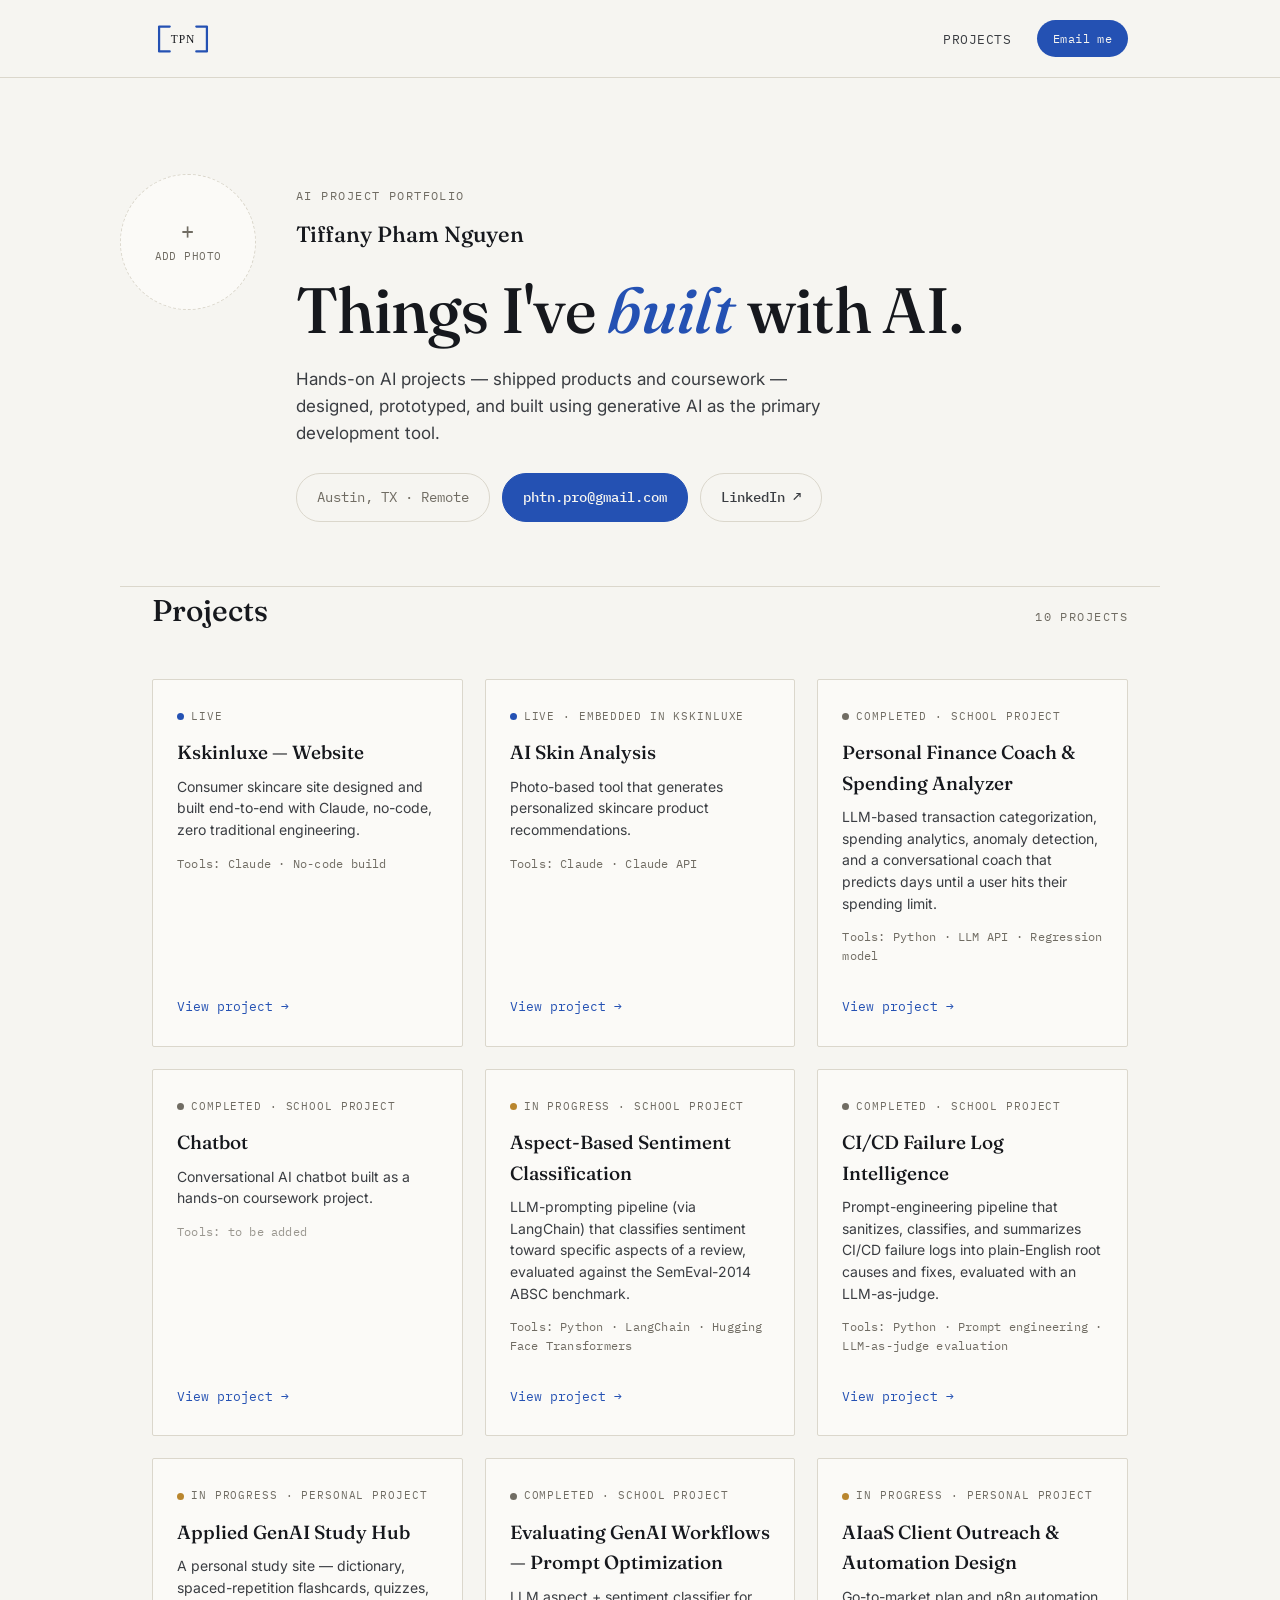
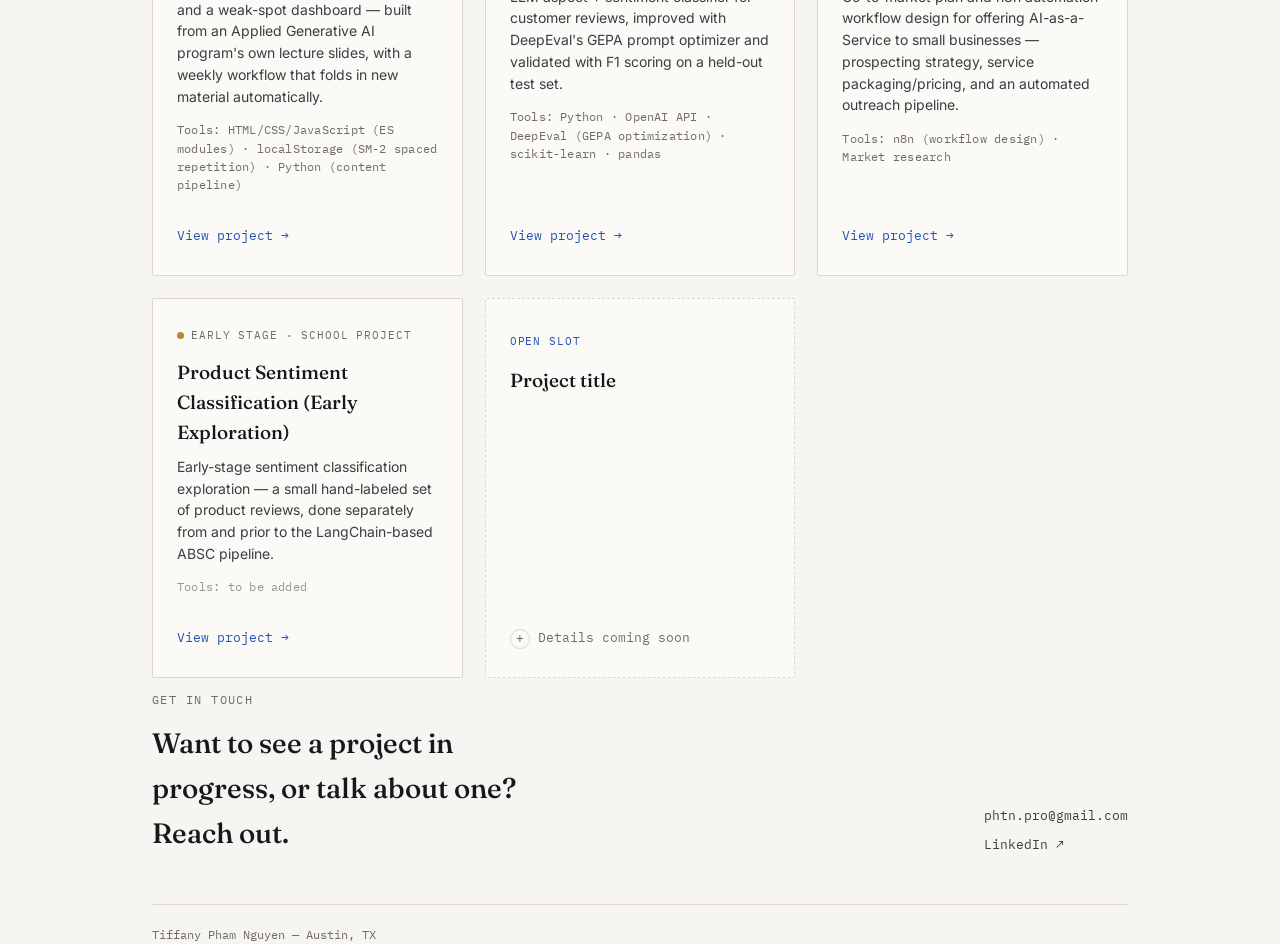
==== commit 2c39488c: "Add Evaluating GenAI Workflows, AIaaS Client Outreach, and early ABSC sentiment projects; sync study" ====
--- a/index.html
+++ b/index.html
@@ -287,7 +287,7 @@
   <section id="projects" class="wrap">
     <div class="section-head reveal">
       <h2>Projects</h2>
-      <span class="eyebrow">7 projects</span>
+      <span class="eyebrow">10 projects</span>
     </div>
 
     <div class="project-grid reveal">
@@ -358,6 +358,36 @@
           <h3>Applied GenAI Study Hub</h3>
           <p class="project-card-desc">A personal study site — dictionary, spaced-repetition flashcards, quizzes, and a weak-spot dashboard — built from an Applied Generative AI program's own lecture slides, with a weekly workflow that folds in new material automatically.</p>
           <p class="project-card-tools">Tools: HTML/CSS/JavaScript (ES modules) · localStorage (SM-2 spaced repetition) · Python (content pipeline)</p>
+        </div>
+        <div class="project-card-bottom link-out"><span>View project →</span></div>
+      </div>
+
+      <div class="project-card" onclick="goTo('eval-genai-workflows')">
+        <div class="project-card-top">
+          <div class="status-row"><span class="status-dot completed"></span><span class="status-text">Completed · School project</span></div>
+          <h3>Evaluating GenAI Workflows — Prompt Optimization</h3>
+          <p class="project-card-desc">LLM aspect + sentiment classifier for customer reviews, improved with DeepEval's GEPA prompt optimizer and validated with F1 scoring on a held-out test set.</p>
+          <p class="project-card-tools">Tools: Python · OpenAI API · DeepEval (GEPA optimization) · scikit-learn · pandas</p>
+        </div>
+        <div class="project-card-bottom link-out"><span>View project →</span></div>
+      </div>
+
+      <div class="project-card" onclick="goTo('aiaas-client-outreach')">
+        <div class="project-card-top">
+          <div class="status-row"><span class="status-dot wip"></span><span class="status-text">In progress · Personal project</span></div>
+          <h3>AIaaS Client Outreach &amp; Automation Design</h3>
+          <p class="project-card-desc">Go-to-market plan and n8n automation workflow design for offering AI-as-a-Service to small businesses — prospecting strategy, service packaging/pricing, and an automated outreach pipeline.</p>
+          <p class="project-card-tools">Tools: n8n (workflow design) · Market research</p>
+        </div>
+        <div class="project-card-bottom link-out"><span>View project →</span></div>
+      </div>
+
+      <div class="project-card" onclick="goTo('absc-product-sentiment')">
+        <div class="project-card-top">
+          <div class="status-row"><span class="status-dot wip"></span><span class="status-text">Early stage · School project</span></div>
+          <h3>Product Sentiment Classification (Early Exploration)</h3>
+          <p class="project-card-desc">Early-stage sentiment classification exploration — a small hand-labeled set of product reviews, done separately from and prior to the LangChain-based ABSC pipeline.</p>
+          <p class="project-card-tools"><em>Tools: to be added</em></p>
         </div>
         <div class="project-card-bottom link-out"><span>View project →</span></div>
       </div>
@@ -400,9 +430,9 @@
     <p class="proj-sub">The consumer-facing site for Kskinluxe, an AI-powered skincare brand — built end-to-end as the proof-of-concept client for Thussisters&amp;Co's AI-first digital services model.</p>
     <p class="proj-stack"><strong>Tools:</strong> Claude · No-code build</p>
     <div class="resource-row">
-      <span class="resource-chip">📄 Spec</span>
-      <span class="resource-chip">📝 Build notes</span>
-      <span class="resource-chip">🔗 Live site</span>
+      <span class="resource-chip disabled">+ Add spec</span>
+      <span class="resource-chip disabled">+ Add build notes</span>
+      <a class="resource-chip" href="https://kskinluxe.netlify.app/" target="_blank" rel="noopener">🔗 Live site</a>
     </div>
   </section>
   <section class="proj-body wrap-narrow">
@@ -491,9 +521,9 @@
     <p class="proj-sub">A photo-based feature embedded in the Kskinluxe site that analyzes a user's skin and generates personalized product recommendations.</p>
     <p class="proj-stack"><strong>Tools:</strong> Claude · Claude API · No-code build</p>
     <div class="resource-row">
-      <span class="resource-chip">📄 Spec</span>
-      <span class="resource-chip">📝 Build notes</span>
-      <span class="resource-chip">🔗 Live site</span>
+      <span class="resource-chip disabled">+ Add spec</span>
+      <span class="resource-chip disabled">+ Add build notes</span>
+      <a class="resource-chip" href="https://kskinluxe.netlify.app/" target="_blank" rel="noopener">🔗 Live site (embedded)</a>
     </div>
   </section>
   <section class="proj-body wrap-narrow">
@@ -583,8 +613,8 @@
     <p class="proj-sub">A Python-based finance coach for a fictional fintech (ClearLedger Inc.) that auto-categorizes transactions with an LLM, predicts days-to-spending-limit, and coaches users toward better spending decisions conversationally.</p>
     <p class="proj-stack"><strong>Tools:</strong> Python · LLM API (few-shot transaction categorization) · Regression model (spend prediction) · Interactive dashboard · Conversational AI coach</p>
     <div class="resource-row">
-      <span class="resource-chip disabled">+ Add spec</span>
-      <span class="resource-chip disabled">+ Add repo / README</span>
+      <a class="resource-chip" href="https://github.com/phtn158/aiportfolio/blob/master/FinanceCoach_HandsOnProject_Claude/PROJECT_SPEC.md" target="_blank" rel="noopener">📄 Spec</a>
+      <a class="resource-chip" href="https://github.com/phtn158/aiportfolio/tree/master/FinanceCoach_HandsOnProject_Claude" target="_blank" rel="noopener">💻 Repo</a>
       <span class="resource-chip disabled">+ Add demo</span>
     </div>
   </section>
@@ -691,8 +721,8 @@
     <p class="proj-sub">An ABSC pipeline that classifies sentiment toward specific aspects of a review (e.g. food vs. service) via LLM prompting through LangChain, rather than training a task-specific classifier — benchmarked on the SemEval-2014 Task 4 dataset.</p>
     <p class="proj-stack"><strong>Tools:</strong> Python · LangChain · Hugging Face Transformers (Qwen2.5-0.5B-Instruct) · pandas · scikit-learn · SemEval-2014 laptop/restaurant review dataset</p>
     <div class="resource-row">
-      <span class="resource-chip disabled">+ Add spec</span>
-      <span class="resource-chip disabled">+ Add repo / README</span>
+      <a class="resource-chip" href="https://github.com/phtn158/aiportfolio/blob/master/ABSC_With_LangChain_SelfPractice/PROJECT_SPECT.md" target="_blank" rel="noopener">📄 Spec</a>
+      <a class="resource-chip" href="https://github.com/phtn158/aiportfolio/tree/master/ABSC_With_LangChain_SelfPractice" target="_blank" rel="noopener">💻 Repo / README</a>
       <span class="resource-chip disabled">+ Add demo</span>
     </div>
   </section>
@@ -749,7 +779,7 @@
     <p class="proj-stack"><strong>Tools:</strong> Python · Prompt engineering · PII sanitization · LLM-as-judge evaluation (+ ROUGE / BERTScore)</p>
     <div class="resource-row">
       <span class="resource-chip disabled">+ Add spec</span>
-      <span class="resource-chip disabled">+ Add repo / README</span>
+      <a class="resource-chip" href="https://github.com/phtn158/aiportfolio/tree/master/CICD_Workflow_PromptEng_For_NLP" target="_blank" rel="noopener">💻 Repo</a>
       <span class="resource-chip disabled">+ Add demo</span>
     </div>
   </section>
@@ -807,9 +837,9 @@
     <p class="proj-sub">A personal study site — dictionary, spaced-repetition flashcards, quizzes, a formula/code reference, and a weak-spot dashboard — built from the lecture slides of an Applied Generative AI program, organized around what you'd actually <em>do</em> with the material rather than the order it was taught in.</p>
     <p class="proj-stack"><strong>Tools:</strong> HTML/CSS/JavaScript (ES modules, no framework) · localStorage (SM-2-style spaced repetition) · Python (PDF-to-content pipeline, content validation)</p>
     <div class="resource-row">
-      <span class="resource-chip disabled">+ Add spec</span>
-      <span class="resource-chip disabled">+ Add repo / README</span>
-      <span class="resource-chip disabled">+ Add demo</span>
+      <a class="resource-chip" href="https://github.com/phtn158/aiportfolio/blob/master/AI%20course%20materials/study-site/SPEC.md" target="_blank" rel="noopener">📄 Spec</a>
+      <a class="resource-chip" href="https://github.com/phtn158/aiportfolio/blob/master/AI%20course%20materials/study-site/BUILD_NOTES.md" target="_blank" rel="noopener">📝 Build notes</a>
+      <a class="resource-chip" href="https://tiffaistudyhub.netlify.app/" target="_blank" rel="noopener">🔗 Live site</a>
     </div>
   </section>
   <section class="proj-body wrap-narrow">
@@ -856,6 +886,171 @@
         <li><strong>Portfolio write-up</strong> — a fuller Problem/Approach/Outcome pass once the deployed site has been used for a week or two of real studying</li>
       </ul>
       <div class="fillin">[Add: your actual priority order and rough timing]</div>
+    </div>
+  </section>
+  <footer class="wrap">
+    <div class="footer-grid">
+      <div class="footer-left"><p class="eyebrow">Get in touch</p><h2>Want to talk through this project? Reach out.</h2></div>
+      <div class="footer-links"><a href="#" onclick="openEmailModal(); return false;">phtn.pro@gmail.com</a><a href="https://linkedin.com/in/tiffanyphamnguyen" target="_blank" rel="noopener">LinkedIn ↗</a></div>
+    </div>
+    <div class="footer-bottom">Tiffany Pham Nguyen — Austin, TX</div>
+  </footer>
+</div>
+
+<!-- ============ PROJECT: EVAL GENAI WORKFLOWS ============ -->
+<div id="view-eval-genai-workflows" class="view">
+  <section class="proj-hero wrap-narrow">
+    <button class="back-link">← All projects</button>
+    <div class="proj-meta-row" style="margin-top:22px;">
+      <div class="status-row"><span class="status-dot completed"></span><span class="status-text">Completed · School project</span></div>
+      <span class="proj-timeframe">[Add: dates]</span>
+    </div>
+    <h1 class="proj-title">Evaluating GenAI Workflows — Prompt Optimization</h1>
+    <p class="proj-sub">A guided hands-on exercise: build an LLM-powered aspect + sentiment classifier for customer reviews of a sneaker line, then use DeepEval's GEPA optimizer to automatically improve the classification prompt and measure the gain with F1 scoring.</p>
+    <p class="proj-stack"><strong>Tools:</strong> Python · OpenAI API · DeepEval (Golden datasets, GEPA prompt optimization) · scikit-learn (F1 evaluation) · pandas</p>
+    <div class="resource-row">
+      <span class="resource-chip disabled">+ Add spec</span>
+      <a class="resource-chip" href="https://github.com/phtn158/aiportfolio/tree/master/EvalGenAIWorkflow" target="_blank" rel="noopener">💻 Repo</a>
+      <span class="resource-chip disabled">+ Add demo</span>
+    </div>
+  </section>
+  <section class="proj-body wrap-narrow">
+    <div class="proj-block">
+      <h2>The Problem</h2>
+      <p>Case-study brief: Nima, a global sportswear brand, launched a new sneaker line that drove strong early sales but also a rise in product returns. Star ratings alone couldn't explain why customers were dissatisfied — the real signal was buried in free-text reviews mentioning specific product aspects like sizing, comfort, durability, color, design, and price/value. The exercise: build a proof-of-concept that identifies the aspect each review is about and classifies the sentiment toward it, then evaluate and systematically improve that classifier.</p>
+    </div>
+    <div class="proj-block">
+      <h2>My Role &amp; Approach</h2>
+      <div class="approach-grid">
+        <div class="approach-card"><span class="approach-label">Product thinking</span><p>Treated prompt quality as something to measure and iterate on rather than eyeball — held out a true test set from the start, and used gold-labeled data specifically to validate whether a prompt-optimization pass actually generalized, versus just overfitting to the examples it saw.</p></div>
+        <div class="approach-card"><span class="approach-label">Build approach</span><p>Built a baseline (v1) system prompt classifying each review's aspect and sentiment via the OpenAI API, scored it against the gold training labels with aspect F1, sentiment F1, and joint F1. Then ran DeepEval's GEPA optimizer over a Golden dataset to automatically evolve the prompt, re-scored the optimized (v2) prompt on the same training set, and finally ran v2 once on the held-out test set to check whether the improvement generalized to unseen data.</p></div>
+      </div>
+    </div>
+    <div class="proj-block">
+      <h2>What It Does</h2>
+      <ul>
+        <li>Classifies each customer review into a product aspect (sizing, comfort, durability, color, design, price/value) and a sentiment (positive/negative/neutral)</li>
+        <li>Scores predictions against gold labels with aspect F1, sentiment F1, and joint F1</li>
+        <li>Runs DeepEval's GEPA prompt optimizer to automatically rewrite the classification prompt for better accuracy and consistency</li>
+        <li>Compares baseline vs. optimized prompt performance side-by-side on the training set</li>
+        <li>Validates the optimized prompt once on a held-out test set to check for overfitting</li>
+      </ul>
+    </div>
+    <div class="proj-block">
+      <h2>Outcome</h2>
+      <p>GEPA-based prompt optimization improved classification performance over the baseline prompt, particularly for sentiment prediction and joint aspect-sentiment accuracy. The optimized prompt held up on the unseen test set, indicating the improvement generalized rather than overfitting to the training data.</p>
+      <div class="fillin">[Add: exact F1 numbers / grade / feedback]</div>
+    </div>
+    <div class="proj-block">
+      <h2>What I'd Do Differently</h2>
+      <div class="fillin">[Add: one or two honest reflections]</div>
+    </div>
+  </section>
+  <footer class="wrap">
+    <div class="footer-grid">
+      <div class="footer-left"><p class="eyebrow">Get in touch</p><h2>Want to talk through this project? Reach out.</h2></div>
+      <div class="footer-links"><a href="#" onclick="openEmailModal(); return false;">phtn.pro@gmail.com</a><a href="https://linkedin.com/in/tiffanyphamnguyen" target="_blank" rel="noopener">LinkedIn ↗</a></div>
+    </div>
+    <div class="footer-bottom">Tiffany Pham Nguyen — Austin, TX</div>
+  </footer>
+</div>
+
+<!-- ============ PROJECT: AIAAS CLIENT OUTREACH ============ -->
+<div id="view-aiaas-client-outreach" class="view">
+  <section class="proj-hero wrap-narrow">
+    <button class="back-link">← All projects</button>
+    <div class="proj-meta-row" style="margin-top:22px;">
+      <div class="status-row"><span class="status-dot wip"></span><span class="status-text">In progress · Personal project</span></div>
+      <span class="proj-timeframe">[Add: dates]</span>
+    </div>
+    <h1 class="proj-title">AIaaS Client Outreach &amp; Automation Design</h1>
+    <p class="proj-sub">A go-to-market plan and n8n automation workflow design for ThuWork Digital Solution's AI-as-a-Service offering — targeting small businesses with packaged AI automation rather than generic "AI consulting."</p>
+    <p class="proj-stack"><strong>Tools:</strong> n8n (workflow design) · Market research</p>
+    <div class="resource-row">
+      <a class="resource-chip" href="https://github.com/phtn158/aiportfolio/blob/master/ThuWork%20Digital%20Solution/AIaaS_Small_Business_Client_Outreach_Plan.docx" target="_blank" rel="noopener">📄 Outreach plan</a>
+      <a class="resource-chip" href="https://github.com/phtn158/aiportfolio/blob/master/ThuWork%20Digital%20Solution/n8n_workflow_design.html" target="_blank" rel="noopener">📝 Workflow design</a>
+      <a class="resource-chip" href="https://github.com/phtn158/aiportfolio/blob/master/ThuWork%20Digital%20Solution/AI-AS-A-SERVICE%20Market%20Research%202026.pdf" target="_blank" rel="noopener">📄 Market research</a>
+    </div>
+  </section>
+  <section class="proj-body wrap-narrow">
+    <div class="proj-block">
+      <h2>The Problem</h2>
+      <p>Selling "AI consulting" to small businesses is a hard, abstract pitch. The goal was to design a repeatable customer-acquisition engine for an AI-as-a-Service business that sells measurable business outcomes instead — e.g. automatically responding to leads and booking appointments — and to figure out how much of that outreach and qualification process could itself be automated.</p>
+    </div>
+    <div class="proj-block">
+      <h2>My Role &amp; Approach</h2>
+      <div class="approach-grid">
+        <div class="approach-card"><span class="approach-label">Product thinking</span><p>Focused on one vertical at a time rather than targeting all small businesses generally, to keep the offer, demo, and outreach message standardized. Defined three tiered packages (AI Starter, AI Automation, AI Business Agent) around outcome-based pricing — implementation fee plus recurring management — instead of hourly consulting.</p></div>
+        <div class="approach-card"><span class="approach-label">Build approach</span><p>Laid out a prospect-research workflow (Google Maps, Yelp, Instagram, LinkedIn, local directories) for finding and qualifying target businesses, then designed a corresponding n8n automation workflow — with triggers, AI-driven qualification/response steps, and branching logic — to automate the outreach pipeline itself.</p></div>
+      </div>
+    </div>
+    <div class="proj-block">
+      <h2>What It Does</h2>
+      <ul>
+        <li>Defines a target-customer and positioning strategy for pitching AIaaS to small businesses by vertical</li>
+        <li>Lays out three service/pricing tiers (AI Starter, AI Automation, AI Business Agent)</li>
+        <li>Documents a prospecting workflow across Google Maps, Yelp, Instagram, LinkedIn, and local directories</li>
+        <li>Designs an n8n automation workflow (with a diagrammed trigger/action/AI-step flow) to run outreach and lead qualification automatically</li>
+        <li>Includes supporting AIaaS market research for 2026</li>
+      </ul>
+    </div>
+    <div class="proj-block">
+      <h2>Outcome</h2>
+      <div class="fillin">[Add: whether the n8n workflow has been built/deployed yet, and any early outreach results]</div>
+    </div>
+    <div class="proj-block">
+      <h2>What's Next</h2>
+      <div class="fillin">[Add: build and deploy the n8n workflow, run a pilot outreach batch]</div>
+    </div>
+  </section>
+  <footer class="wrap">
+    <div class="footer-grid">
+      <div class="footer-left"><p class="eyebrow">Get in touch</p><h2>Want to talk through this project? Reach out.</h2></div>
+      <div class="footer-links"><a href="#" onclick="openEmailModal(); return false;">phtn.pro@gmail.com</a><a href="https://linkedin.com/in/tiffanyphamnguyen" target="_blank" rel="noopener">LinkedIn ↗</a></div>
+    </div>
+    <div class="footer-bottom">Tiffany Pham Nguyen — Austin, TX</div>
+  </footer>
+</div>
+
+<!-- ============ PROJECT: ABSC PRODUCT SENTIMENT (EARLY) ============ -->
+<div id="view-absc-product-sentiment" class="view">
+  <section class="proj-hero wrap-narrow">
+    <button class="back-link">← All projects</button>
+    <div class="proj-meta-row" style="margin-top:22px;">
+      <div class="status-row"><span class="status-dot wip"></span><span class="status-text">Early stage · School project</span></div>
+      <span class="proj-timeframe">[Add: dates]</span>
+    </div>
+    <h1 class="proj-title">Product Sentiment Classification (Early Exploration)</h1>
+    <p class="proj-sub">An early-stage sentiment classification exploration — a small hand-labeled set of product review sentences (positive/negative) — done separately from, and prior to, the LangChain-based Aspect-Based Sentiment Classification project.</p>
+    <p class="proj-stack"><strong>Tools:</strong> [Add: language / framework / model used]</p>
+    <div class="resource-row">
+      <span class="resource-chip disabled">+ Add spec</span>
+      <a class="resource-chip" href="https://github.com/phtn158/aiportfolio/tree/master/ABSC_aspect-based_sentiment_classification" target="_blank" rel="noopener">💻 Repo</a>
+      <span class="resource-chip disabled">+ Add demo</span>
+    </div>
+  </section>
+  <section class="proj-body wrap-narrow">
+    <div class="proj-block">
+      <h2>The Problem</h2>
+      <div class="fillin">[Add: what this exercise was for, and how it relates to the later LangChain-based ABSC project]</div>
+    </div>
+    <div class="proj-block">
+      <h2>My Role &amp; Approach</h2>
+      <div class="approach-grid">
+        <div class="approach-card"><span class="approach-label">Product thinking</span><div class="fillin">[Add: scope and goals of this exploration]</div></div>
+        <div class="approach-card"><span class="approach-label">Build approach</span><div class="fillin">[Add: model/approach used once this moves past the sample-data stage]</div></div>
+      </div>
+    </div>
+    <div class="proj-block">
+      <h2>What It Does <span class="wip-tag">— early stage</span></h2>
+      <ul>
+        <li>Contains a small hand-labeled sample set of product review sentences tagged positive/negative</li>
+      </ul>
+      <p>Still to build: an actual classification pipeline and evaluation against the labeled examples.</p>
+    </div>
+    <div class="proj-block">
+      <h2>Outcome So Far</h2>
+      <div class="fillin">[Add: next steps once this project resumes]</div>
     </div>
   </section>
   <footer class="wrap">
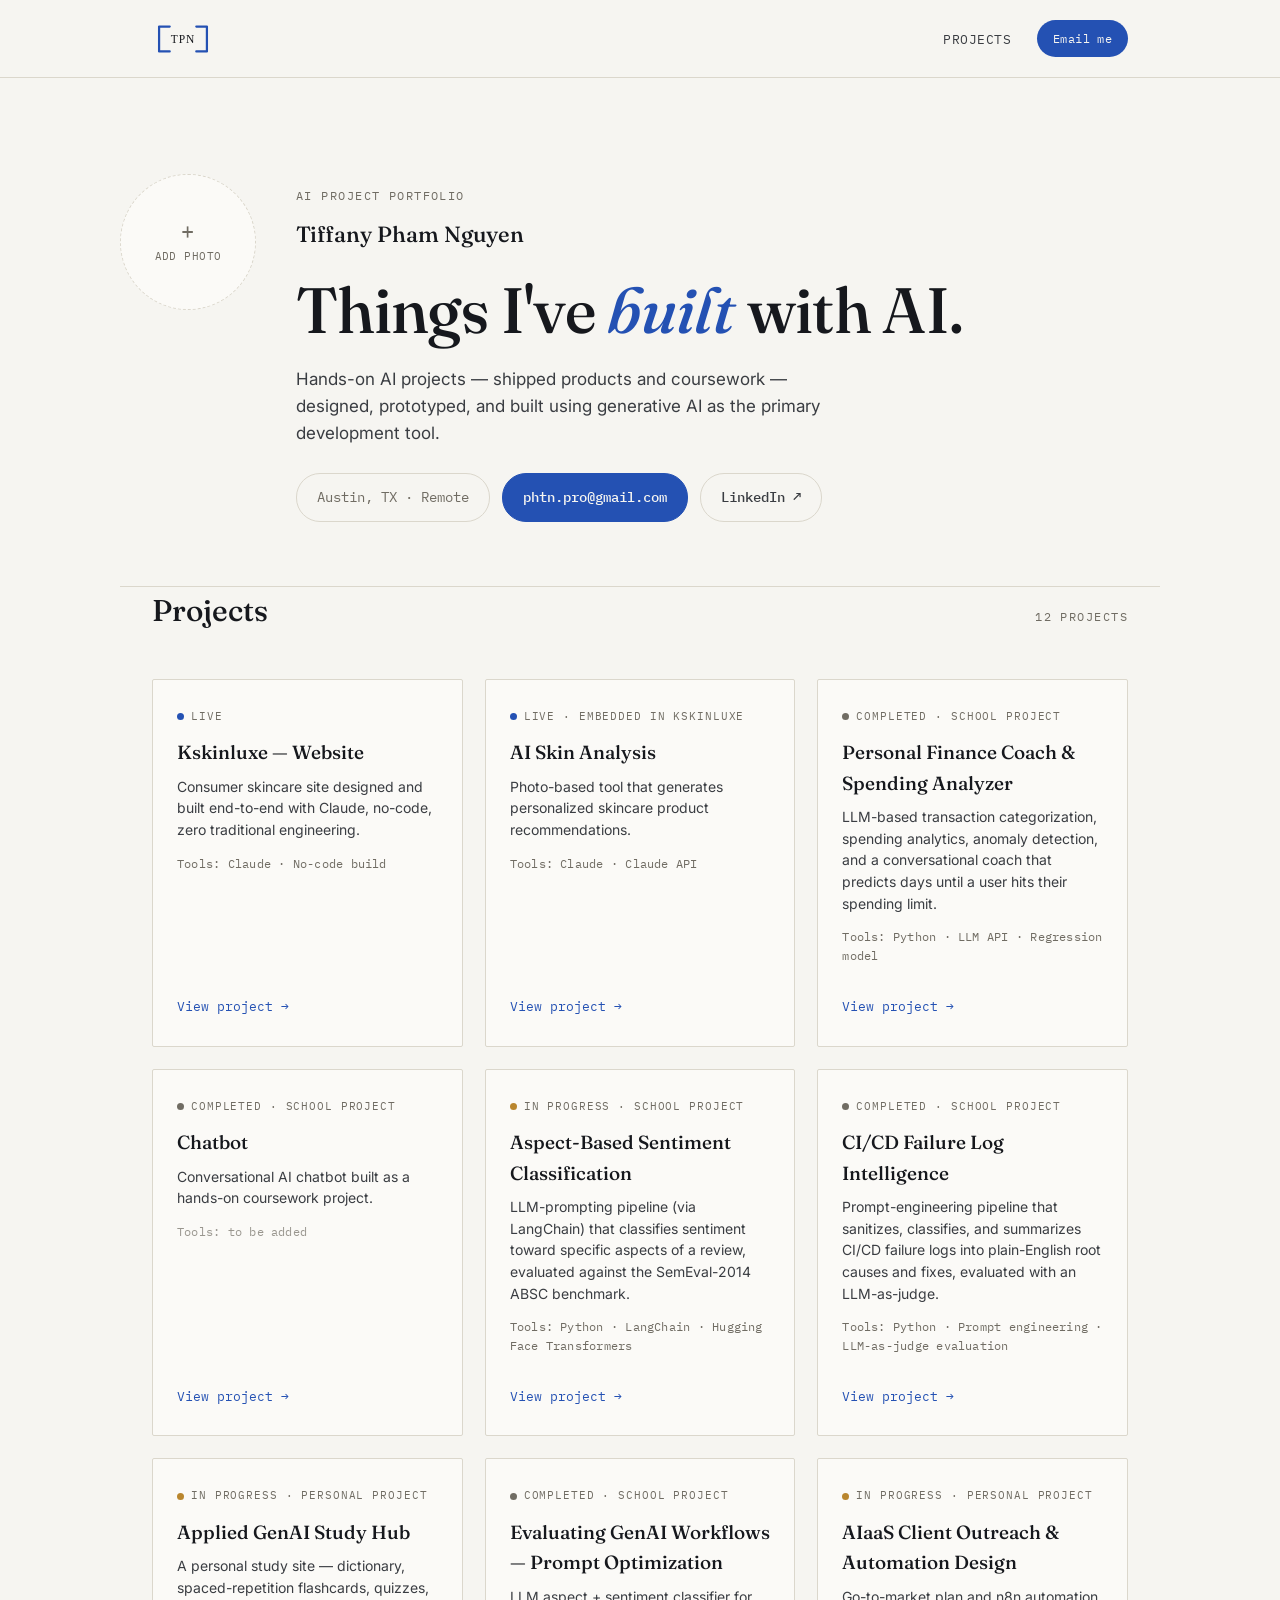
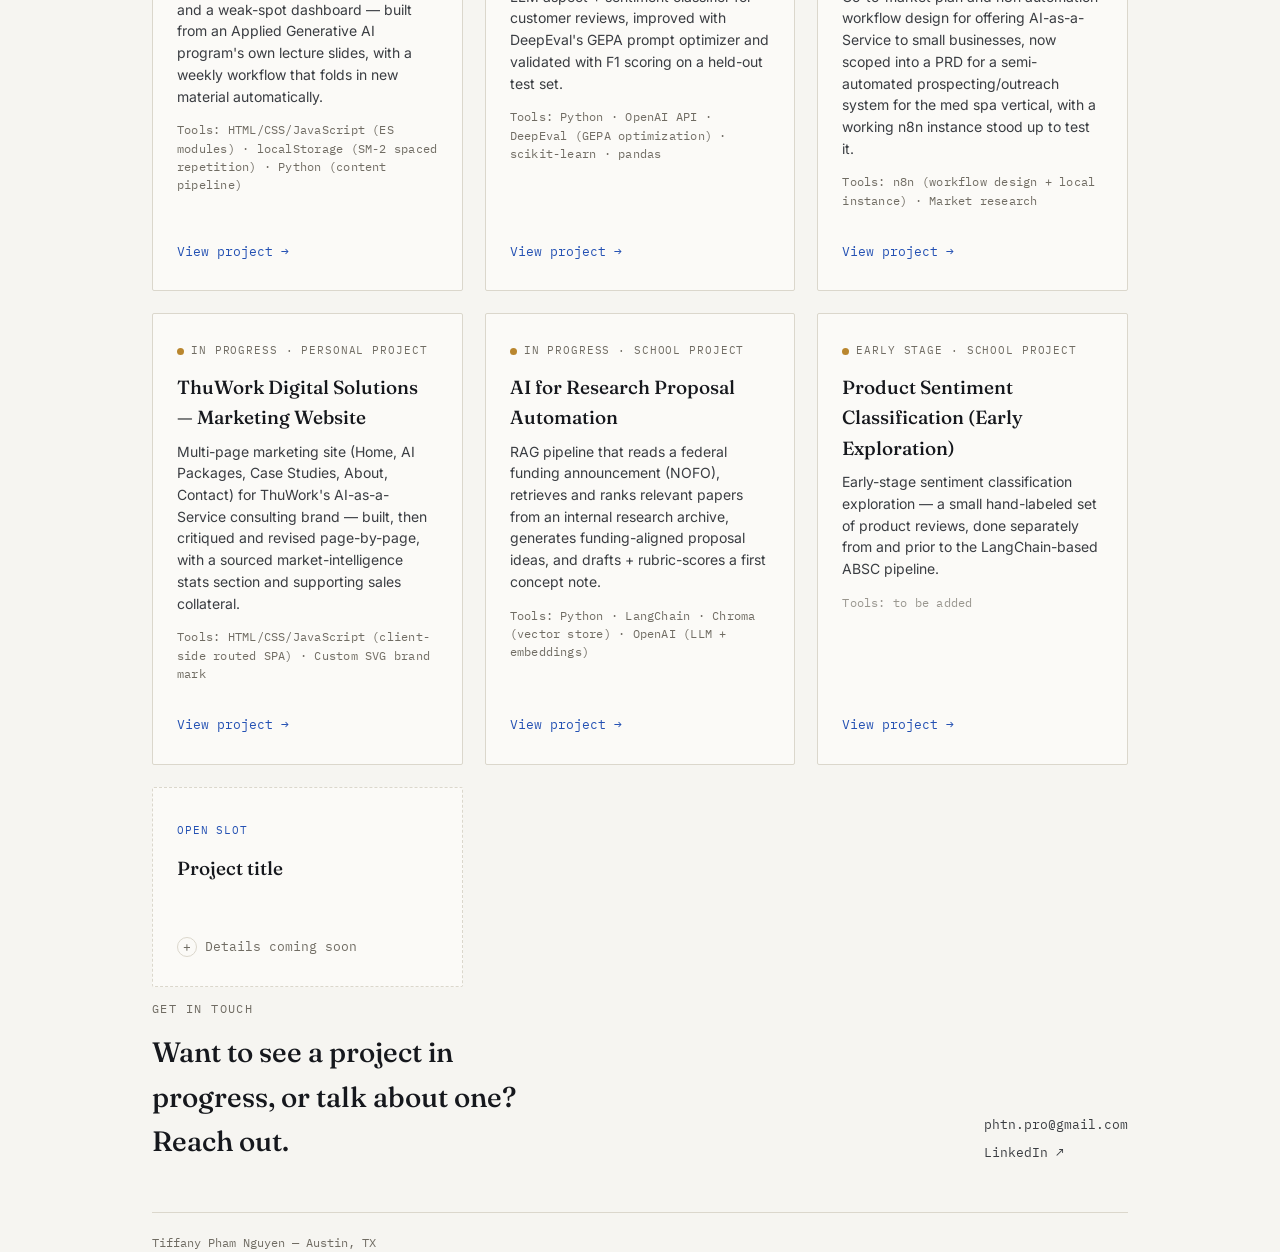
==== commit 5b1da74a: "Add JHU Research Proposal Automation project; expand ThuWork into outreach PRD + marketing website b" ====
--- a/index.html
+++ b/index.html
@@ -287,7 +287,7 @@
   <section id="projects" class="wrap">
     <div class="section-head reveal">
       <h2>Projects</h2>
-      <span class="eyebrow">10 projects</span>
+      <span class="eyebrow">12 projects</span>
     </div>
 
     <div class="project-grid reveal">
@@ -376,8 +376,28 @@
         <div class="project-card-top">
           <div class="status-row"><span class="status-dot wip"></span><span class="status-text">In progress · Personal project</span></div>
           <h3>AIaaS Client Outreach &amp; Automation Design</h3>
-          <p class="project-card-desc">Go-to-market plan and n8n automation workflow design for offering AI-as-a-Service to small businesses — prospecting strategy, service packaging/pricing, and an automated outreach pipeline.</p>
-          <p class="project-card-tools">Tools: n8n (workflow design) · Market research</p>
+          <p class="project-card-desc">Go-to-market plan and n8n automation workflow design for offering AI-as-a-Service to small businesses, now scoped into a PRD for a semi-automated prospecting/outreach system for the med spa vertical, with a working n8n instance stood up to test it.</p>
+          <p class="project-card-tools">Tools: n8n (workflow design + local instance) · Market research</p>
+        </div>
+        <div class="project-card-bottom link-out"><span>View project →</span></div>
+      </div>
+
+      <div class="project-card" onclick="goTo('thuwork-website')">
+        <div class="project-card-top">
+          <div class="status-row"><span class="status-dot wip"></span><span class="status-text">In progress · Personal project</span></div>
+          <h3>ThuWork Digital Solutions — Marketing Website</h3>
+          <p class="project-card-desc">Multi-page marketing site (Home, AI Packages, Case Studies, About, Contact) for ThuWork's AI-as-a-Service consulting brand — built, then critiqued and revised page-by-page, with a sourced market-intelligence stats section and supporting sales collateral.</p>
+          <p class="project-card-tools">Tools: HTML/CSS/JavaScript (client-side routed SPA) · Custom SVG brand mark</p>
+        </div>
+        <div class="project-card-bottom link-out"><span>View project →</span></div>
+      </div>
+
+      <div class="project-card" onclick="goTo('research-proposal-automation')">
+        <div class="project-card-top">
+          <div class="status-row"><span class="status-dot wip"></span><span class="status-text">In progress · School project</span></div>
+          <h3>AI for Research Proposal Automation</h3>
+          <p class="project-card-desc">RAG pipeline that reads a federal funding announcement (NOFO), retrieves and ranks relevant papers from an internal research archive, generates funding-aligned proposal ideas, and drafts + rubric-scores a first concept note.</p>
+          <p class="project-card-tools">Tools: Python · LangChain · Chroma (vector store) · OpenAI (LLM + embeddings)</p>
         </div>
         <div class="project-card-bottom link-out"><span>View project →</span></div>
       </div>
@@ -613,8 +633,8 @@
     <p class="proj-sub">A Python-based finance coach for a fictional fintech (ClearLedger Inc.) that auto-categorizes transactions with an LLM, predicts days-to-spending-limit, and coaches users toward better spending decisions conversationally.</p>
     <p class="proj-stack"><strong>Tools:</strong> Python · LLM API (few-shot transaction categorization) · Regression model (spend prediction) · Interactive dashboard · Conversational AI coach</p>
     <div class="resource-row">
-      <a class="resource-chip" href="https://github.com/phtn158/aiportfolio/blob/master/FinanceCoach_HandsOnProject_Claude/PROJECT_SPEC.md" target="_blank" rel="noopener">📄 Spec</a>
-      <a class="resource-chip" href="https://github.com/phtn158/aiportfolio/tree/master/FinanceCoach_HandsOnProject_Claude" target="_blank" rel="noopener">💻 Repo</a>
+      <a class="resource-chip" href="https://github.com/phtn158/aiportfolio/blob/master/JHU%20Project%201%20-%20FinanceCoach_HandsOnProject_Claude/PROJECT_SPEC.md" target="_blank" rel="noopener">📄 Spec</a>
+      <a class="resource-chip" href="https://github.com/phtn158/aiportfolio/tree/master/JHU%20Project%201%20-%20FinanceCoach_HandsOnProject_Claude" target="_blank" rel="noopener">💻 Repo</a>
       <span class="resource-chip disabled">+ Add demo</span>
     </div>
   </section>
@@ -863,7 +883,7 @@
     <div class="proj-block">
       <h2>What It Does</h2>
       <ul>
-        <li>Dictionary of every concept from the program (165 entries as of the latest update), each with a plain-language "explain like I forgot everything" one-liner above the formal definition, tagged by category and by the Python package that implements it</li>
+        <li>Dictionary of every concept from the program (181 entries as of the latest update), each with a plain-language "explain like I forgot everything" one-liner above the formal definition, tagged by category and by the Python package that implements it</li>
         <li>Flashcards with SM-2-style spaced repetition — cards marked "Missed it" or "Shaky" resurface more often; consistently-correct cards space out further</li>
         <li>Multiple-choice quizzes per module, with an explanation shown after each answer</li>
         <li>A formulas &amp; code reference pulling every formula into one lookup page</li>
@@ -873,7 +893,7 @@
     </div>
     <div class="proj-block">
       <h2>Outcome So Far</h2>
-      <p>Currently 165 dictionary entries, 84 flashcards, and 58 quiz questions across 12 modules, spanning the original NLP/LLM curriculum plus a Claude-specific practitioner track folded in through the first real run of the weekly content-update workflow. Since a real browser wasn't available in the build environment, the app was tested by running its actual ES modules against a real DOM/localStorage via jsdom rather than skipping runtime testing — this caught and fixed three real bugs: search failing to match Greek-letter terms like Cohen's κ, a "Study Days" counter that never counted the first visit, and Practice Again/Retry buttons that silently did nothing because they relied on a hash that never changed.</p>
+      <p>Currently 181 dictionary entries, 92 flashcards, and 64 quiz questions across 13 modules, spanning the original NLP/LLM curriculum, a Claude-specific practitioner track, and a newly-added Retrieval-Augmented Generation (RAG) module (fundamentals, RAGAs evaluation, optimization levers, and multimodal RAG) — all folded in through the weekly content-update workflow. Since a real browser wasn't available in the build environment, the app was tested by running its actual ES modules against a real DOM/localStorage via jsdom rather than skipping runtime testing — this caught and fixed three real bugs: search failing to match Greek-letter terms like Cohen's κ, a "Study Days" counter that never counted the first visit, and Practice Again/Retry buttons that silently did nothing because they relied on a hash that never changed.</p>
     </div>
     <div class="proj-block">
       <h2>What I'd Do Differently</h2>
@@ -964,24 +984,25 @@
       <span class="proj-timeframe">[Add: dates]</span>
     </div>
     <h1 class="proj-title">AIaaS Client Outreach &amp; Automation Design</h1>
-    <p class="proj-sub">A go-to-market plan and n8n automation workflow design for ThuWork Digital Solution's AI-as-a-Service offering — targeting small businesses with packaged AI automation rather than generic "AI consulting."</p>
-    <p class="proj-stack"><strong>Tools:</strong> n8n (workflow design) · Market research</p>
+    <p class="proj-sub">A go-to-market plan and n8n automation workflow design for ThuWork Digital Solutions' AI-as-a-Service offering — targeting small businesses with packaged AI automation rather than generic "AI consulting" — now scoped into a PRD for a semi-automated outreach system for the med spa vertical.</p>
+    <p class="proj-stack"><strong>Tools:</strong> n8n (workflow design + local instance) · Market research</p>
     <div class="resource-row">
-      <a class="resource-chip" href="https://github.com/phtn158/aiportfolio/blob/master/ThuWork%20Digital%20Solution/AIaaS_Small_Business_Client_Outreach_Plan.docx" target="_blank" rel="noopener">📄 Outreach plan</a>
-      <a class="resource-chip" href="https://github.com/phtn158/aiportfolio/blob/master/ThuWork%20Digital%20Solution/n8n_workflow_design.html" target="_blank" rel="noopener">📝 Workflow design</a>
-      <a class="resource-chip" href="https://github.com/phtn158/aiportfolio/blob/master/ThuWork%20Digital%20Solution/AI-AS-A-SERVICE%20Market%20Research%202026.pdf" target="_blank" rel="noopener">📄 Market research</a>
+      <a class="resource-chip" href="https://github.com/phtn158/aiportfolio/blob/master/ThuWork%20Digital%20Solutions/ClientOutReach/AIaaS_Small_Business_Client_Outreach_Plan.docx" target="_blank" rel="noopener">📄 Outreach plan</a>
+      <a class="resource-chip" href="https://github.com/phtn158/aiportfolio/blob/master/ThuWork%20Digital%20Solutions/ClientOutReach/Client_Outreach_Automation_PRD.docx" target="_blank" rel="noopener">📄 Automation PRD</a>
+      <a class="resource-chip" href="https://github.com/phtn158/aiportfolio/blob/master/ThuWork%20Digital%20Solutions/ClientOutReach/n8n_workflow_design.html" target="_blank" rel="noopener">📝 Workflow design</a>
+      <a class="resource-chip" href="https://github.com/phtn158/aiportfolio/blob/master/ThuWork%20Digital%20Solutions/AI-AS-A-SERVICE%20Market%20Research%202026.pdf" target="_blank" rel="noopener">📄 Market research</a>
     </div>
   </section>
   <section class="proj-body wrap-narrow">
     <div class="proj-block">
       <h2>The Problem</h2>
-      <p>Selling "AI consulting" to small businesses is a hard, abstract pitch. The goal was to design a repeatable customer-acquisition engine for an AI-as-a-Service business that sells measurable business outcomes instead — e.g. automatically responding to leads and booking appointments — and to figure out how much of that outreach and qualification process could itself be automated.</p>
+      <p>Selling "AI consulting" to small businesses is a hard, abstract pitch. The goal was to design a repeatable customer-acquisition engine for an AI-as-a-Service business that sells measurable business outcomes instead — e.g. automatically responding to leads and booking appointments. The outreach plan itself calls for 100–150 new prospects sourced per week and 50–100 personalized outbound messages per week to hit its 90-day targets — volume that isn't sustainable manually without either automation or headcount, and headcount wasn't the near-term plan.</p>
     </div>
     <div class="proj-block">
       <h2>My Role &amp; Approach</h2>
       <div class="approach-grid">
-        <div class="approach-card"><span class="approach-label">Product thinking</span><p>Focused on one vertical at a time rather than targeting all small businesses generally, to keep the offer, demo, and outreach message standardized. Defined three tiered packages (AI Starter, AI Automation, AI Business Agent) around outcome-based pricing — implementation fee plus recurring management — instead of hourly consulting.</p></div>
-        <div class="approach-card"><span class="approach-label">Build approach</span><p>Laid out a prospect-research workflow (Google Maps, Yelp, Instagram, LinkedIn, local directories) for finding and qualifying target businesses, then designed a corresponding n8n automation workflow — with triggers, AI-driven qualification/response steps, and branching logic — to automate the outreach pipeline itself.</p></div>
+        <div class="approach-card"><span class="approach-label">Product thinking</span><p>Focused on one vertical at a time rather than targeting all small businesses generally, to keep the offer, demo, and outreach message standardized. Defined three tiered packages (AI Starter, AI Automation, AI Business Agent) around outcome-based pricing — implementation fee plus recurring management — instead of hourly consulting. Later wrote a PRD narrowing the automation scope to the med spa vertical specifically, keeping a human in the loop for sending and relationship judgment calls in v1.</p></div>
+        <div class="approach-card"><span class="approach-label">Build approach</span><p>Laid out a prospect-research workflow (Google Maps, Yelp, Instagram, LinkedIn, local directories) for finding and qualifying target businesses, then designed a corresponding n8n automation workflow — with triggers, AI-driven qualification/response steps, and branching logic. Stood up a local n8n instance to build and test the workflow rather than leaving it as a diagram only.</p></div>
       </div>
     </div>
     <div class="proj-block">
@@ -990,17 +1011,18 @@
         <li>Defines a target-customer and positioning strategy for pitching AIaaS to small businesses by vertical</li>
         <li>Lays out three service/pricing tiers (AI Starter, AI Automation, AI Business Agent)</li>
         <li>Documents a prospecting workflow across Google Maps, Yelp, Instagram, LinkedIn, and local directories</li>
-        <li>Designs an n8n automation workflow (with a diagrammed trigger/action/AI-step flow) to run outreach and lead qualification automatically</li>
+        <li>PRD for a semi-automated med spa outreach system: automates sourcing, enrichment, and scoring of prospects and drafts personalized first-touch/follow-up messages, aiming to cut manual effort per qualified prospect from ~20–30 minutes to under 5</li>
+        <li>Designs and runs an n8n automation workflow (trigger/action/AI-step flow) locally to test the outreach pipeline</li>
         <li>Includes supporting AIaaS market research for 2026</li>
       </ul>
     </div>
     <div class="proj-block">
       <h2>Outcome</h2>
-      <div class="fillin">[Add: whether the n8n workflow has been built/deployed yet, and any early outreach results]</div>
+      <div class="fillin">[Add: results from testing the local n8n workflow, and any early outreach results from the med spa vertical]</div>
     </div>
     <div class="proj-block">
       <h2>What's Next</h2>
-      <div class="fillin">[Add: build and deploy the n8n workflow, run a pilot outreach batch]</div>
+      <div class="fillin">[Add: move the n8n workflow from local instance to production, run a pilot outreach batch]</div>
     </div>
   </section>
   <footer class="wrap">
@@ -1051,6 +1073,124 @@
     <div class="proj-block">
       <h2>Outcome So Far</h2>
       <div class="fillin">[Add: next steps once this project resumes]</div>
+    </div>
+  </section>
+  <footer class="wrap">
+    <div class="footer-grid">
+      <div class="footer-left"><p class="eyebrow">Get in touch</p><h2>Want to talk through this project? Reach out.</h2></div>
+      <div class="footer-links"><a href="#" onclick="openEmailModal(); return false;">phtn.pro@gmail.com</a><a href="https://linkedin.com/in/tiffanyphamnguyen" target="_blank" rel="noopener">LinkedIn ↗</a></div>
+    </div>
+    <div class="footer-bottom">Tiffany Pham Nguyen — Austin, TX</div>
+  </footer>
+</div>
+
+<!-- ============ PROJECT: THUWORK WEBSITE ============ -->
+<div id="view-thuwork-website" class="view">
+  <section class="proj-hero wrap-narrow">
+    <button class="back-link">← All projects</button>
+    <div class="proj-meta-row" style="margin-top:22px;">
+      <div class="status-row"><span class="status-dot wip"></span><span class="status-text">In progress · Personal project</span></div>
+      <span class="proj-timeframe">[Add: dates]</span>
+    </div>
+    <h1 class="proj-title">ThuWork Digital Solutions — Marketing Website</h1>
+    <p class="proj-sub">A multi-page marketing site (Home, AI Packages, Case Studies, About Us, Contact) for ThuWork's AI-as-a-Service consulting brand, built as a client-side-routed single-page app and then critiqued and revised section-by-section against a "would a small-business owner actually believe/want this" bar.</p>
+    <p class="proj-stack"><strong>Tools:</strong> HTML/CSS/JavaScript (client-side routed SPA) · Custom SVG brand mark generator</p>
+    <div class="resource-row">
+      <a class="resource-chip" href="https://github.com/phtn158/aiportfolio/blob/master/ThuWork%20Digital%20Solutions/ThuWork%20Website/index.html" target="_blank" rel="noopener">💻 Site source</a>
+      <a class="resource-chip" href="https://github.com/phtn158/aiportfolio/blob/master/ThuWork%20Digital%20Solutions/ThuWork%20Website/PROJECT_SPEC.md" target="_blank" rel="noopener">📄 Critique &amp; revision log</a>
+      <a class="resource-chip" href="https://github.com/phtn158/aiportfolio/blob/master/ThuWork%20Digital%20Solutions/ThuWork%20Digital%20Solutions%20One-Pager%20Design.png" target="_blank" rel="noopener">🖼️ One-pager design</a>
+      <a class="resource-chip" href="https://github.com/phtn158/aiportfolio/blob/master/ThuWork%20Digital%20Solutions/Slideshow%20Presentation.pdf" target="_blank" rel="noopener">📊 Slideshow deck</a>
+      <a class="resource-chip" href="https://github.com/phtn158/aiportfolio/blob/master/ThuWork%20Digital%20Solutions/ThuWork%20Google%20Form%20Image.png" target="_blank" rel="noopener">🖼️ Lead-capture form</a>
+    </div>
+  </section>
+  <section class="proj-body wrap-narrow">
+    <div class="proj-block">
+      <h2>The Problem</h2>
+      <p>The outreach and packaging strategy needed a landing site to send prospects to — one that could carry the "practical AI, not hype" positioning from the outreach plan into an actual page, with real content to click through (packages, case studies, a way to book a call) instead of a slide deck.</p>
+    </div>
+    <div class="proj-block">
+      <h2>My Role &amp; Approach</h2>
+      <div class="approach-grid">
+        <div class="approach-card"><span class="approach-label">Product thinking</span><p>Built the site around a small-business-owner reader, not an enterprise buyer — plain-spoken copy, an honest "these are templates, not verified results yet" disclosure on case studies and testimonials, and real sourced statistics (cited to named 2026 small-business surveys) instead of made-up numbers.</p></div>
+        <div class="approach-card"><span class="approach-label">Build approach</span><p>Shipped a first draft, then ran a full page-by-page critique pass logged in <code>PROJECT_SPEC.md</code> — flagging sections that used enterprise jargon a solo owner would bounce from, sections that duplicated each other, and a stat-source gap — then implemented the fixes (rewritten copy, a merged Capabilities section, corrected stat sourcing, a CSS color bug) and logged what was intentionally deferred instead of fixed.</p></div>
+      </div>
+    </div>
+    <div class="proj-block">
+      <h2>What It Does</h2>
+      <ul>
+        <li>Five-page client-side-routed site: Home, AI Packages, Case Studies, About Us, Contact</li>
+        <li>Home page market-intelligence section with sourced small-business AI adoption stats (U.S. Chamber of Commerce, Salesforce)</li>
+        <li>Four-capability breakdown (Process Automation, Intelligent Assistants, Predictive Analytics, Automated Follow-Ups) with a "see it in practice" manual-vs-automated walkthrough</li>
+        <li>Custom SVG "plexus" brand mark generated by a standalone logo tool (<code>thuwork-logo.html</code>)</li>
+        <li>Supporting sales collateral: a one-pager (with and without visuals), a slideshow deck, and a lead-capture Google Form</li>
+      </ul>
+    </div>
+    <div class="proj-block">
+      <h2>Outcome So Far</h2>
+      <p>First draft built and critiqued page-by-page; the highest-priority issue (an enterprise-vertical "Industry Applications" section that contradicted the small-business positioning) was resolved by commenting it out as intentional phase-2 content rather than deleting or rewriting it.</p>
+    </div>
+    <div class="proj-block">
+      <h2>What's Next</h2>
+      <div class="fillin">[Add: cut/rewrite the "What's Different" section, reconcile the 3-step vs. 4-step process description, deploy the site publicly]</div>
+    </div>
+  </section>
+  <footer class="wrap">
+    <div class="footer-grid">
+      <div class="footer-left"><p class="eyebrow">Get in touch</p><h2>Want to talk through this project? Reach out.</h2></div>
+      <div class="footer-links"><a href="#" onclick="openEmailModal(); return false;">phtn.pro@gmail.com</a><a href="https://linkedin.com/in/tiffanyphamnguyen" target="_blank" rel="noopener">LinkedIn ↗</a></div>
+    </div>
+    <div class="footer-bottom">Tiffany Pham Nguyen — Austin, TX</div>
+  </footer>
+</div>
+
+<!-- ============ PROJECT: AI FOR RESEARCH PROPOSAL AUTOMATION ============ -->
+<div id="view-research-proposal-automation" class="view">
+  <section class="proj-hero wrap-narrow">
+    <button class="back-link">← All projects</button>
+    <div class="proj-meta-row" style="margin-top:22px;">
+      <div class="status-row"><span class="status-dot wip"></span><span class="status-text">In progress · School project</span></div>
+      <span class="proj-timeframe">[Add: dates]</span>
+    </div>
+    <h1 class="proj-title">AI for Research Proposal Automation</h1>
+    <p class="proj-sub">Case-study brief: a mid-sized research university's grants office spends 110–140 hours per federal funding announcement (NOFO) searching a 3,000-document internal archive and drafting an initial concept note. This pipeline automates the search-and-first-draft step with retrieval-augmented generation.</p>
+    <p class="proj-stack"><strong>Tools:</strong> Python · LangChain · Chroma (vector store) · OpenAI (LLM + embeddings) · tiktoken</p>
+    <div class="resource-row">
+      <span class="resource-chip disabled">+ Add spec</span>
+      <a class="resource-chip" href="https://github.com/phtn158/aiportfolio/blob/master/JHU%20Project%202%20-%20AI%20for%20Research%20Proposal%20Automation%20/Project_2_Learner_FullCode.ipynb" target="_blank" rel="noopener">💻 Notebook (full code)</a>
+      <a class="resource-chip" href="https://github.com/phtn158/aiportfolio/blob/master/JHU%20Project%202%20-%20AI%20for%20Research%20Proposal%20Automation%20/Project_2_Learner_LowCode.ipynb" target="_blank" rel="noopener">💻 Notebook (low code)</a>
+      <a class="resource-chip" href="https://github.com/phtn158/aiportfolio/blob/master/JHU%20Project%202%20-%20AI%20for%20Research%20Proposal%20Automation%20/Project%20Files/NOFO.pdf" target="_blank" rel="noopener">📄 Sample NOFO</a>
+    </div>
+  </section>
+  <section class="proj-body wrap-narrow">
+    <div class="proj-block">
+      <h2>The Problem</h2>
+      <p>A NOFO (Notice of Funding Opportunity) spells out a funding program's priorities, eligibility, and deadlines. Proposal development draws on an internal corpus of ~3,000 papers, technical reports, and past proposals accumulated over 10 years and scattered across shared drives in inconsistent formats — and federal agencies have been shortening response windows, compressing exactly the phase this project targets.</p>
+    </div>
+    <div class="proj-block">
+      <h2>My Role &amp; Approach</h2>
+      <div class="approach-grid">
+        <div class="approach-card"><span class="approach-label">Product thinking</span><p>Framed as a JHU coursework case study modeled on a fictional research university (MSRU), scoped to the highest-leverage manual step — connecting a new funding opportunity to relevant prior internal work — rather than automating grant-writing end to end.</p></div>
+        <div class="approach-card"><span class="approach-label">Build approach</span><p>Extracts the funding topic from the NOFO, embeds and retrieves the most relevant prior papers from a Chroma vector store, ranks them by retrieved-chunk frequency, summarizes the top papers, generates five funding-aligned research ideas grounded in that evidence, drafts a first concept note against the supplied proposal template, and scores the draft with an LLM-based rubric (scientific quality, NOFO alignment, feasibility, factual accuracy).</p></div>
+      </div>
+    </div>
+    <div class="proj-block">
+      <h2>What It Does <span class="wip-tag">— coursework template, not yet run</span></h2>
+      <ul>
+        <li>Extracts the funding topic and requirements from an input NOFO PDF</li>
+        <li>Chunks and embeds the internal paper archive into a Chroma vector store</li>
+        <li>Retrieves and ranks the papers most relevant to the NOFO topic</li>
+        <li>Generates five funding-aligned research ideas grounded in the shortlisted papers</li>
+        <li>Drafts a first-pass concept note from a chosen idea, using the supplied proposal template, and exports it to PDF</li>
+        <li>Evaluates the draft against an LLM-based scoring rubric</li>
+      </ul>
+    </div>
+    <div class="proj-block">
+      <h2>Outcome So Far</h2>
+      <div class="fillin">[Add: results once the notebook's fill-in sections are completed and run end-to-end]</div>
+    </div>
+    <div class="proj-block">
+      <h2>What's Next</h2>
+      <div class="fillin">[Add: complete the remaining notebook prompts, run against the sample research archive, record rubric scores]</div>
     </div>
   </section>
   <footer class="wrap">
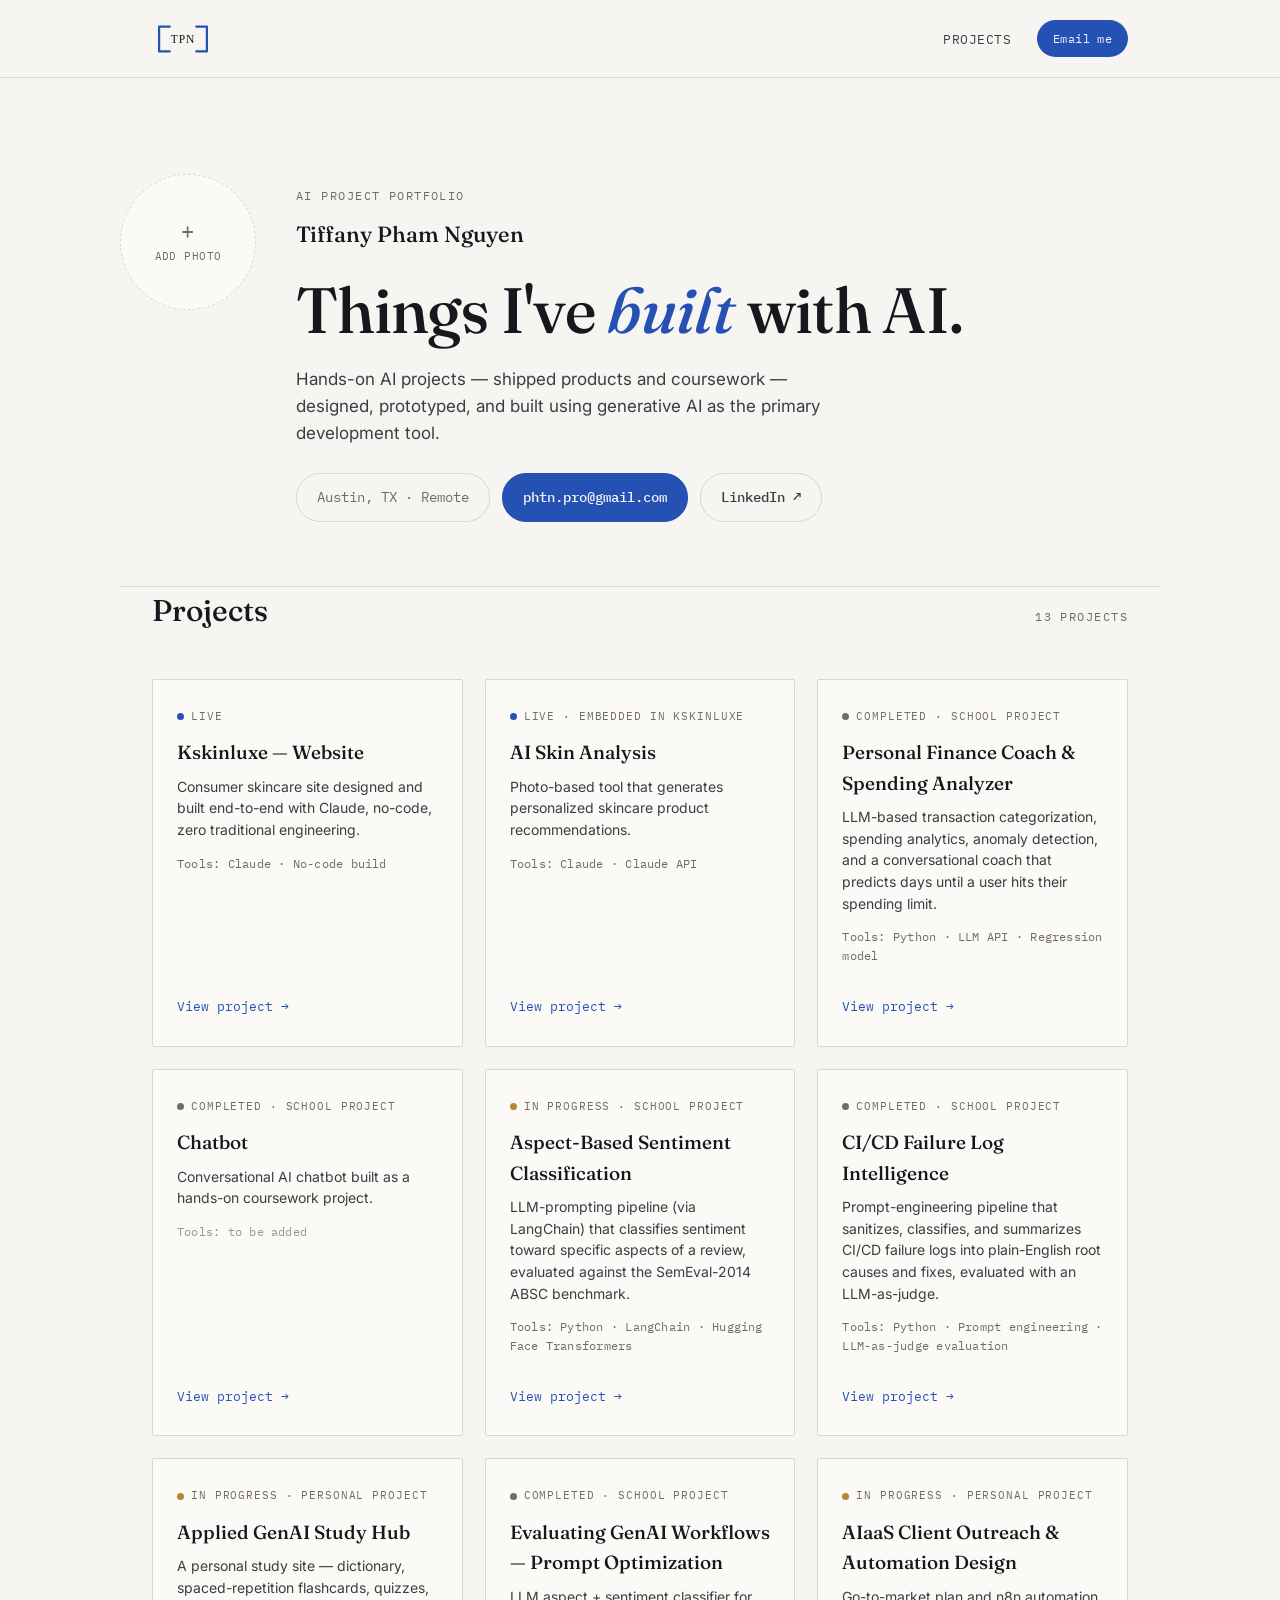
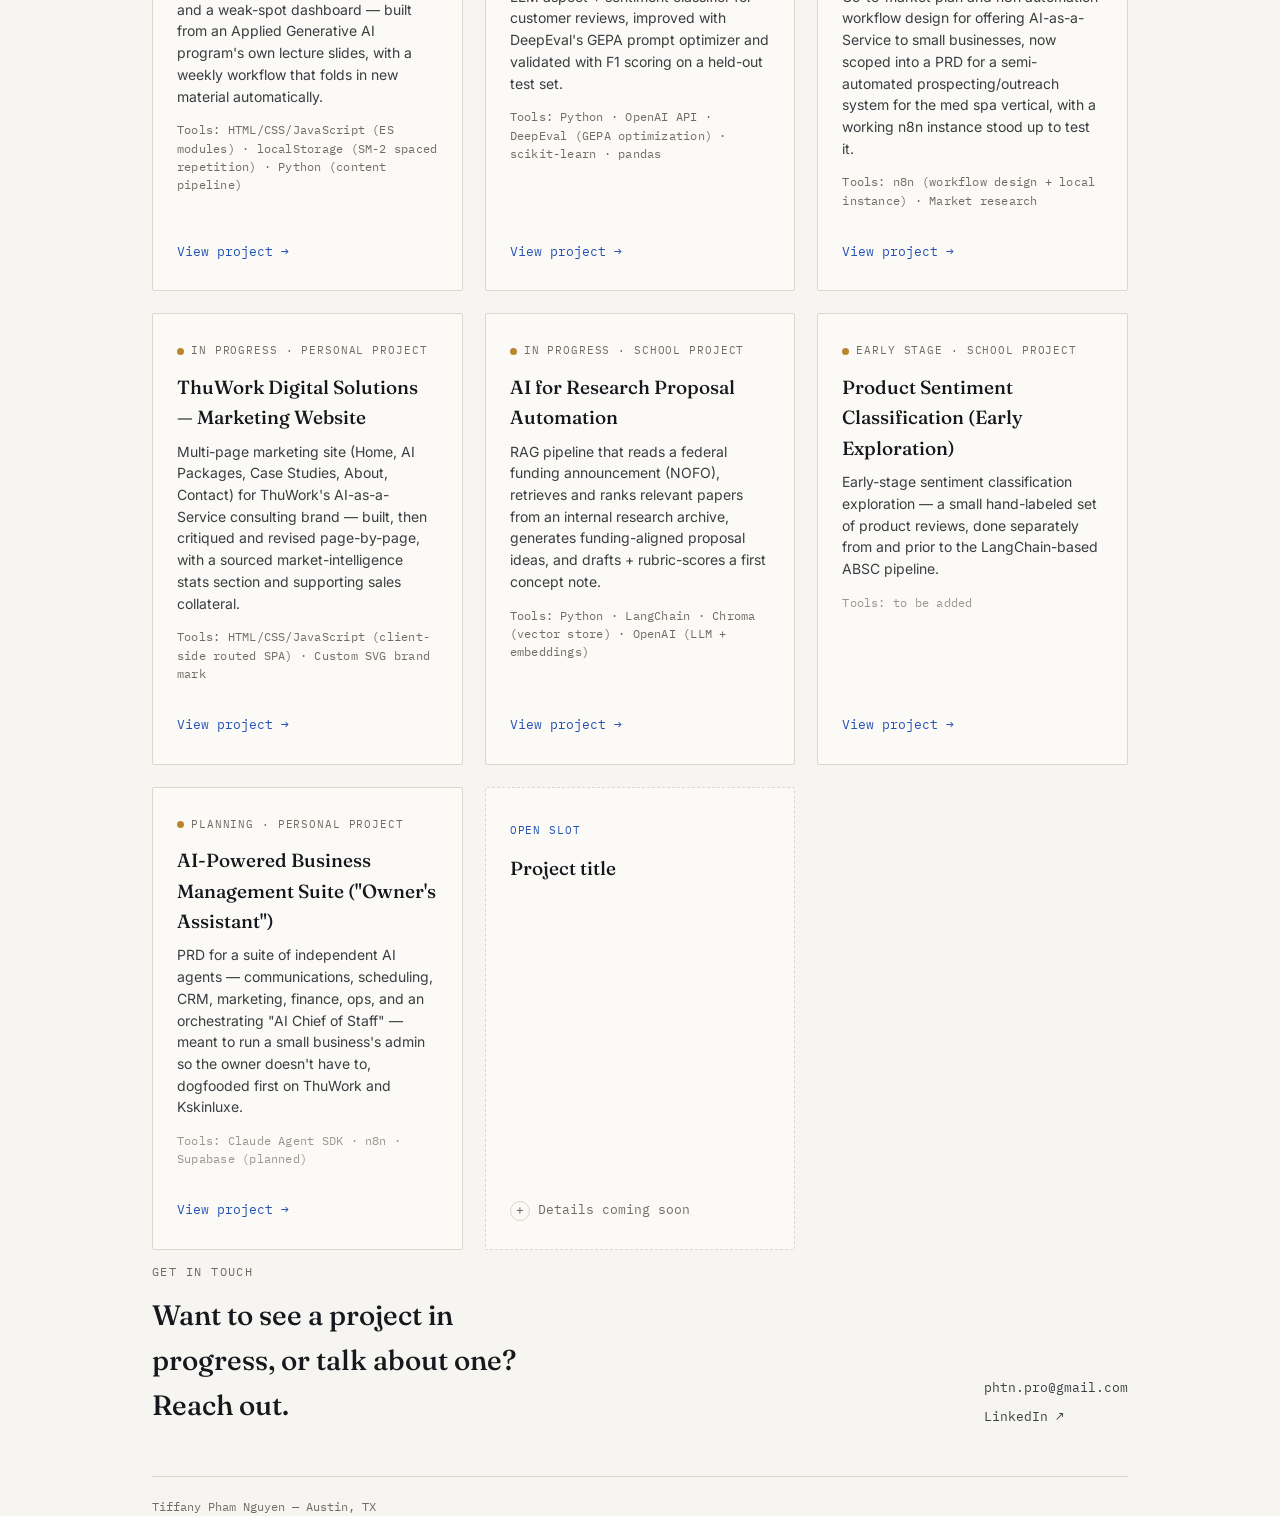
==== commit 29c16bd2: "Add Business Management Suite (Owner's Assistant) PRD project; reflect new AI Chief of Staff orchest" ====
--- a/index.html
+++ b/index.html
@@ -287,7 +287,7 @@
   <section id="projects" class="wrap">
     <div class="section-head reveal">
       <h2>Projects</h2>
-      <span class="eyebrow">12 projects</span>
+      <span class="eyebrow">13 projects</span>
     </div>
 
     <div class="project-grid reveal">
@@ -408,6 +408,16 @@
           <h3>Product Sentiment Classification (Early Exploration)</h3>
           <p class="project-card-desc">Early-stage sentiment classification exploration — a small hand-labeled set of product reviews, done separately from and prior to the LangChain-based ABSC pipeline.</p>
           <p class="project-card-tools"><em>Tools: to be added</em></p>
+        </div>
+        <div class="project-card-bottom link-out"><span>View project →</span></div>
+      </div>
+
+      <div class="project-card" onclick="goTo('business-suite')">
+        <div class="project-card-top">
+          <div class="status-row"><span class="status-dot wip"></span><span class="status-text">Planning · Personal project</span></div>
+          <h3>AI-Powered Business Management Suite ("Owner's Assistant")</h3>
+          <p class="project-card-desc">PRD for a suite of independent AI agents — communications, scheduling, CRM, marketing, finance, ops, and an orchestrating "AI Chief of Staff" — meant to run a small business's admin so the owner doesn't have to, dogfooded first on ThuWork and Kskinluxe.</p>
+          <p class="project-card-tools"><em>Tools: Claude Agent SDK · n8n · Supabase (planned)</em></p>
         </div>
         <div class="project-card-bottom link-out"><span>View project →</span></div>
       </div>
@@ -1121,6 +1131,7 @@
         <li>Five-page client-side-routed site: Home, AI Packages, Case Studies, About Us, Contact</li>
         <li>Home page market-intelligence section with sourced small-business AI adoption stats (U.S. Chamber of Commerce, Salesforce)</li>
         <li>Four-capability breakdown (Process Automation, Intelligent Assistants, Predictive Analytics, Automated Follow-Ups) with a "see it in practice" manual-vs-automated walkthrough</li>
+        <li>"The System" section: a diagram showing the four capabilities coordinated by a single AI Chief of Staff orchestrator rather than sold as four separate tools</li>
         <li>Custom SVG "plexus" brand mark generated by a standalone logo tool (<code>thuwork-logo.html</code>)</li>
         <li>Supporting sales collateral: a one-pager (with and without visuals), a slideshow deck, and a lead-capture Google Form</li>
       </ul>
@@ -1191,6 +1202,61 @@
     <div class="proj-block">
       <h2>What's Next</h2>
       <div class="fillin">[Add: complete the remaining notebook prompts, run against the sample research archive, record rubric scores]</div>
+    </div>
+  </section>
+  <footer class="wrap">
+    <div class="footer-grid">
+      <div class="footer-left"><p class="eyebrow">Get in touch</p><h2>Want to talk through this project? Reach out.</h2></div>
+      <div class="footer-links"><a href="#" onclick="openEmailModal(); return false;">phtn.pro@gmail.com</a><a href="https://linkedin.com/in/tiffanyphamnguyen" target="_blank" rel="noopener">LinkedIn ↗</a></div>
+    </div>
+    <div class="footer-bottom">Tiffany Pham Nguyen — Austin, TX</div>
+  </footer>
+</div>
+
+<!-- ============ PROJECT: AI-POWERED BUSINESS MANAGEMENT SUITE ============ -->
+<div id="view-business-suite" class="view">
+  <section class="proj-hero wrap-narrow">
+    <button class="back-link">← All projects</button>
+    <div class="proj-meta-row" style="margin-top:22px;">
+      <div class="status-row"><span class="status-dot wip"></span><span class="status-text">Planning · Personal project</span></div>
+      <span class="proj-timeframe">[Add: dates]</span>
+    </div>
+    <h1 class="proj-title">AI-Powered Business Management Suite — "Owner's Assistant"</h1>
+    <p class="proj-sub">A PRD for a suite of AI agents that acts as a small business owner's assistant — handling communications, scheduling, finance, marketing, operations, and reporting so the owner doesn't context-switch across disconnected tools. Scoped to be built internally first (dogfooded on ThuWork Digital Solutions and Kskinluxe), and doubles as a portfolio vehicle for agent orchestration and RAG work.</p>
+    <p class="proj-stack"><strong>Tools:</strong> Claude API / Claude Agent SDK · n8n (agent orchestration) · Supabase (Postgres + pgvector) · Next.js on Netlify <em>(planned stack)</em></p>
+    <div class="resource-row">
+      <a class="resource-chip" href="https://github.com/phtn158/aiportfolio/blob/master/ThuWork%20Digital%20Solutions/business-suite-prd.md" target="_blank" rel="noopener">📄 PRD</a>
+      <span class="resource-chip disabled">+ Add build</span>
+    </div>
+  </section>
+  <section class="proj-body wrap-narrow">
+    <div class="proj-block">
+      <h2>The Problem</h2>
+      <p>Small business owners — solo operators up to ~10 employees — lose hours a week context-switching between disconnected tools (CRM, accounting, scheduling, marketing) and manual admin that an assistant could otherwise handle. The target user wears every hat (sales, ops, marketing, finance, customer service) with no time or budget for a stack of separate subscriptions.</p>
+    </div>
+    <div class="proj-block">
+      <h2>My Role &amp; Approach</h2>
+      <div class="approach-grid">
+        <div class="approach-card"><span class="approach-label">Product thinking</span><p>Scoped 14 feature modules (Communications Hub, Scheduling, CRM, Marketing, Finance, Ops, Reputation Management, Document Hub, AI Chief of Staff, Reporting, Team Management, Compliance, Inventory, Strategic Planning) around a shared architecture principle: each module is an independent, single-purpose agent rather than one monolithic app, coordinated by an orchestrator agent that compiles a daily briefing and triage list.</p></div>
+        <div class="approach-card"><span class="approach-label">Build approach</span><p>Sequenced learning-first rather than quick-wins-first: Phase 1 rebuilds the existing manual ThuWork outreach workflow as a true autonomous agent (multi-step tool-calling loop with persisted state and human-in-the-loop approval) using the Claude Agent SDK; Phase 2 adds a RAG-based CRM knowledge agent on Supabase pgvector so the outreach agent can query prior customer context.</p></div>
+      </div>
+    </div>
+    <div class="proj-block">
+      <h2>What It Does <span class="wip-tag">— PRD stage, not yet built</span></h2>
+      <ul>
+        <li>Defines 14 feature modules spanning front-office (communications, scheduling, CRM, marketing) and back-office (finance, ops, reporting, compliance, inventory) functions</li>
+        <li>Specifies a shared architecture: independent per-module agents, a shared data layer, an orchestrator "AI Chief of Staff," and a global approval-queue policy for draft-vs-auto-act outputs</li>
+        <li>Documents a planned tech stack (Next.js/Netlify, Supabase, n8n, Claude API/Agent SDK, pgvector) and a two-phase build sequence prioritizing agent orchestration and RAG as demonstrable skills</li>
+        <li>Sets success criteria across three tracks: internal ops speedup at ThuWork/Kskinluxe, two documented portfolio case studies, and multi-tenant-ready architecture for eventual productization</li>
+      </ul>
+    </div>
+    <div class="proj-block">
+      <h2>Outcome So Far</h2>
+      <div class="fillin">[Add: results once Phase 1 (outreach agent rebuild) is underway]</div>
+    </div>
+    <div class="proj-block">
+      <h2>What's Next</h2>
+      <div class="fillin">[Add: decide whether to rebuild the outreach agent from scratch or evolve the existing scheduled-task version; finalize agent-scheduling infra (Netlify-native vs. n8n vs. Trigger.dev/Inngest); begin Phase 1 build]</div>
     </div>
   </section>
   <footer class="wrap">
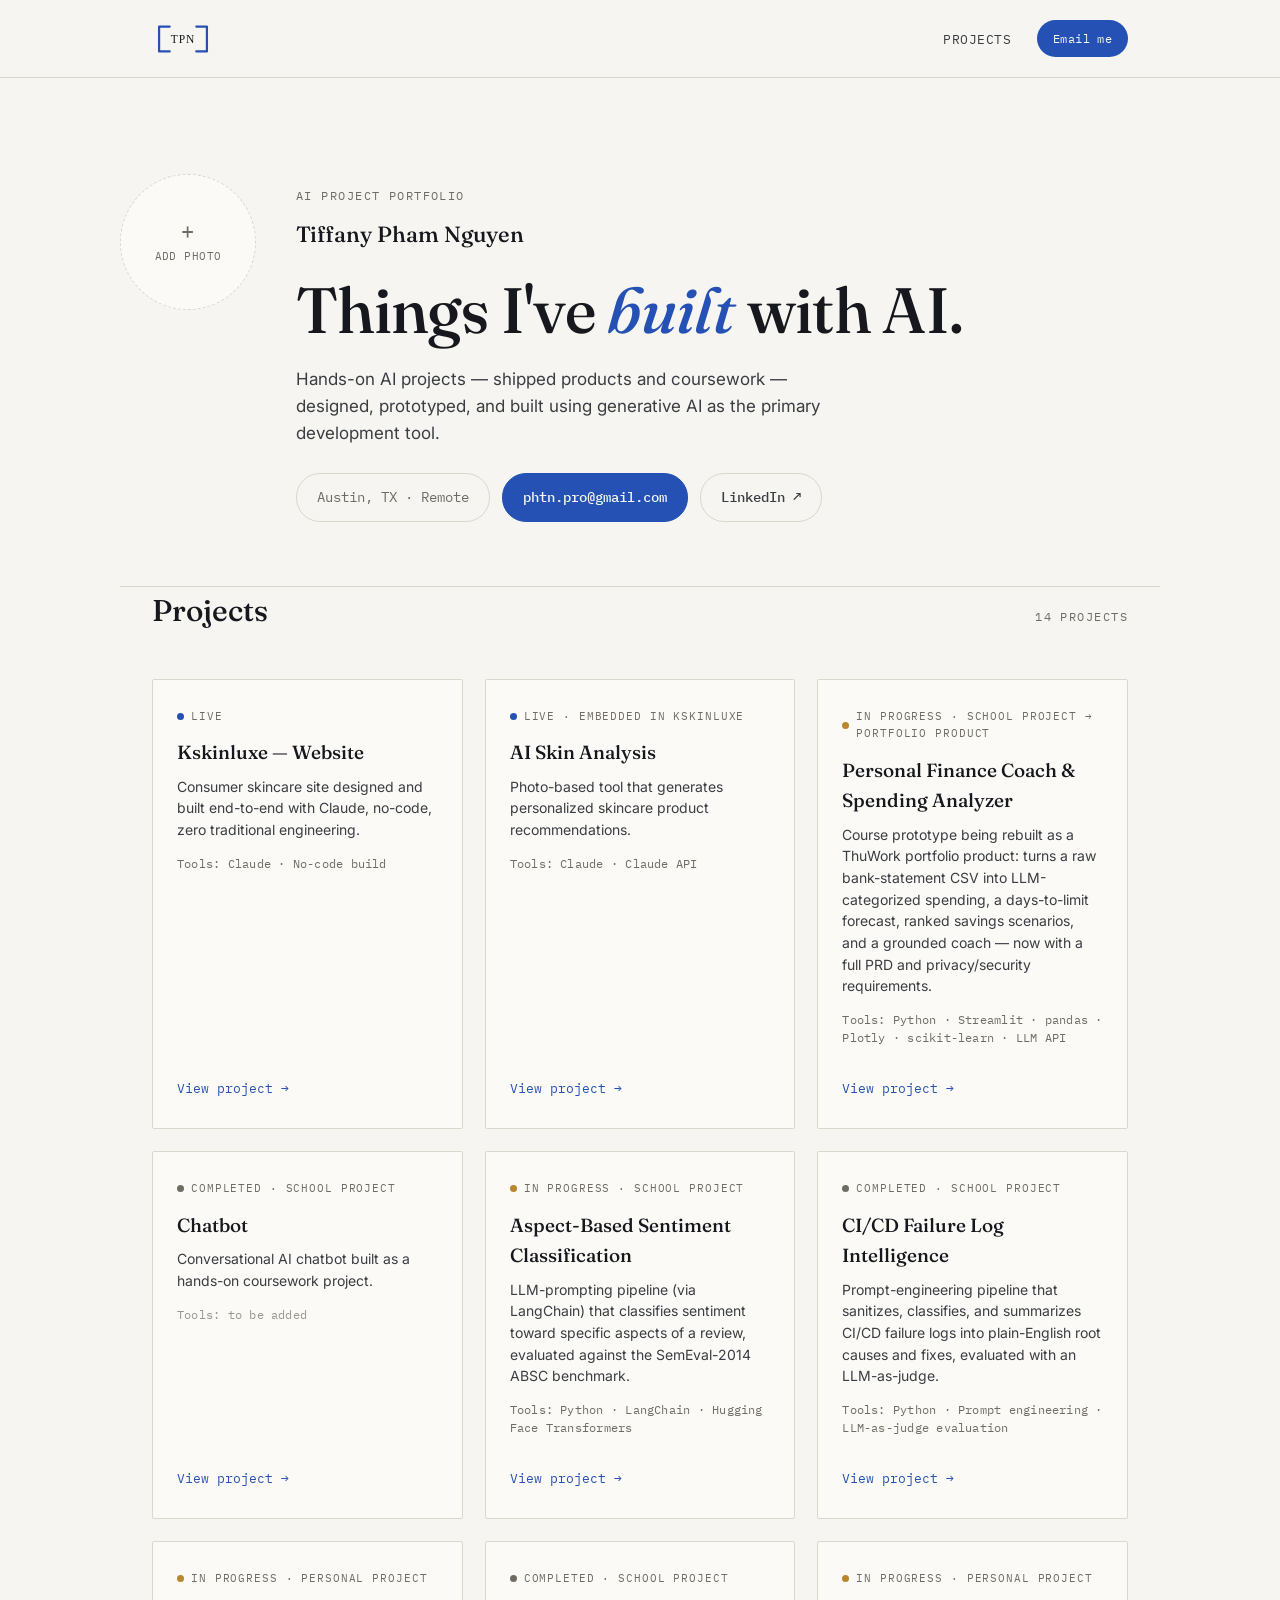
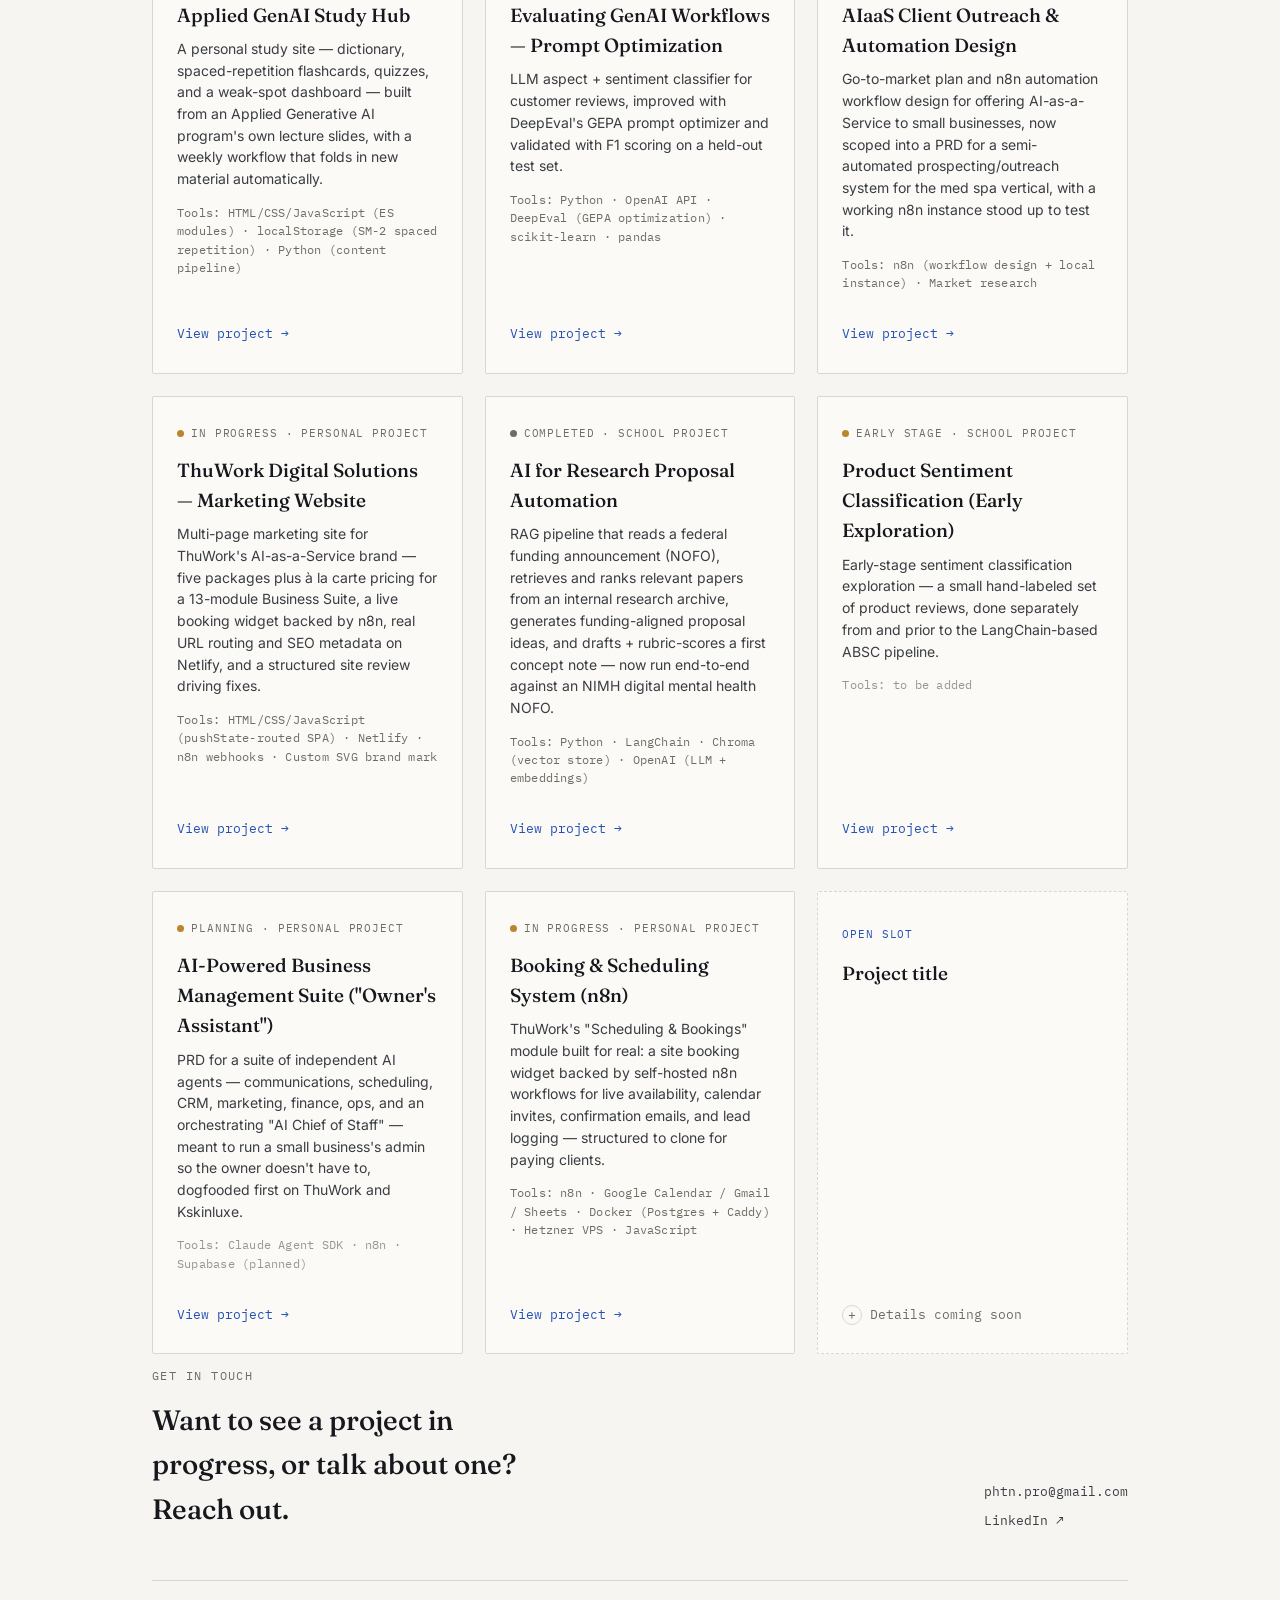
==== commit ec6aa2c8: "Add Booking & Scheduling System project; update Finance Coach (v2 PRD repositioning), Research Propo" ====
--- a/index.html
+++ b/index.html
@@ -287,7 +287,7 @@
   <section id="projects" class="wrap">
     <div class="section-head reveal">
       <h2>Projects</h2>
-      <span class="eyebrow">13 projects</span>
+      <span class="eyebrow">14 projects</span>
     </div>
 
     <div class="project-grid reveal">
@@ -314,10 +314,10 @@
 
       <div class="project-card" onclick="goTo('finance-coach')">
         <div class="project-card-top">
-          <div class="status-row"><span class="status-dot completed"></span><span class="status-text">Completed · School project</span></div>
+          <div class="status-row"><span class="status-dot wip"></span><span class="status-text">In progress · School project → portfolio product</span></div>
           <h3>Personal Finance Coach &amp; Spending Analyzer</h3>
-          <p class="project-card-desc">LLM-based transaction categorization, spending analytics, anomaly detection, and a conversational coach that predicts days until a user hits their spending limit.</p>
-          <p class="project-card-tools">Tools: Python · LLM API · Regression model</p>
+          <p class="project-card-desc">Course prototype being rebuilt as a ThuWork portfolio product: turns a raw bank-statement CSV into LLM-categorized spending, a days-to-limit forecast, ranked savings scenarios, and a grounded coach — now with a full PRD and privacy/security requirements.</p>
+          <p class="project-card-tools">Tools: Python · Streamlit · pandas · Plotly · scikit-learn · LLM API</p>
         </div>
         <div class="project-card-bottom link-out"><span>View project →</span></div>
       </div>
@@ -386,17 +386,17 @@
         <div class="project-card-top">
           <div class="status-row"><span class="status-dot wip"></span><span class="status-text">In progress · Personal project</span></div>
           <h3>ThuWork Digital Solutions — Marketing Website</h3>
-          <p class="project-card-desc">Multi-page marketing site (Home, AI Packages, Case Studies, About, Contact) for ThuWork's AI-as-a-Service consulting brand — built, then critiqued and revised page-by-page, with a sourced market-intelligence stats section and supporting sales collateral.</p>
-          <p class="project-card-tools">Tools: HTML/CSS/JavaScript (client-side routed SPA) · Custom SVG brand mark</p>
+          <p class="project-card-desc">Multi-page marketing site for ThuWork's AI-as-a-Service brand — five packages plus à la carte pricing for a 13-module Business Suite, a live booking widget backed by n8n, real URL routing and SEO metadata on Netlify, and a structured site review driving fixes.</p>
+          <p class="project-card-tools">Tools: HTML/CSS/JavaScript (pushState-routed SPA) · Netlify · n8n webhooks · Custom SVG brand mark</p>
         </div>
         <div class="project-card-bottom link-out"><span>View project →</span></div>
       </div>
 
       <div class="project-card" onclick="goTo('research-proposal-automation')">
         <div class="project-card-top">
-          <div class="status-row"><span class="status-dot wip"></span><span class="status-text">In progress · School project</span></div>
+          <div class="status-row"><span class="status-dot completed"></span><span class="status-text">Completed · School project</span></div>
           <h3>AI for Research Proposal Automation</h3>
-          <p class="project-card-desc">RAG pipeline that reads a federal funding announcement (NOFO), retrieves and ranks relevant papers from an internal research archive, generates funding-aligned proposal ideas, and drafts + rubric-scores a first concept note.</p>
+          <p class="project-card-desc">RAG pipeline that reads a federal funding announcement (NOFO), retrieves and ranks relevant papers from an internal research archive, generates funding-aligned proposal ideas, and drafts + rubric-scores a first concept note — now run end-to-end against an NIMH digital mental health NOFO.</p>
           <p class="project-card-tools">Tools: Python · LangChain · Chroma (vector store) · OpenAI (LLM + embeddings)</p>
         </div>
         <div class="project-card-bottom link-out"><span>View project →</span></div>
@@ -418,6 +418,16 @@
           <h3>AI-Powered Business Management Suite ("Owner's Assistant")</h3>
           <p class="project-card-desc">PRD for a suite of independent AI agents — communications, scheduling, CRM, marketing, finance, ops, and an orchestrating "AI Chief of Staff" — meant to run a small business's admin so the owner doesn't have to, dogfooded first on ThuWork and Kskinluxe.</p>
           <p class="project-card-tools"><em>Tools: Claude Agent SDK · n8n · Supabase (planned)</em></p>
+        </div>
+        <div class="project-card-bottom link-out"><span>View project →</span></div>
+      </div>
+
+      <div class="project-card" onclick="goTo('booking-system')">
+        <div class="project-card-top">
+          <div class="status-row"><span class="status-dot wip"></span><span class="status-text">In progress · Personal project</span></div>
+          <h3>Booking &amp; Scheduling System (n8n)</h3>
+          <p class="project-card-desc">ThuWork's "Scheduling &amp; Bookings" module built for real: a site booking widget backed by self-hosted n8n workflows for live availability, calendar invites, confirmation emails, and lead logging — structured to clone for paying clients.</p>
+          <p class="project-card-tools">Tools: n8n · Google Calendar / Gmail / Sheets · Docker (Postgres + Caddy) · Hetzner VPS · JavaScript</p>
         </div>
         <div class="project-card-bottom link-out"><span>View project →</span></div>
       </div>
@@ -636,14 +646,16 @@
   <section class="proj-hero wrap-narrow">
     <button class="back-link">← All projects</button>
     <div class="proj-meta-row" style="margin-top:22px;">
-      <div class="status-row"><span class="status-dot completed"></span><span class="status-text">Completed · School project</span></div>
+      <div class="status-row"><span class="status-dot wip"></span><span class="status-text">In progress · School project → portfolio product</span></div>
       <span class="proj-timeframe">[Add: dates]</span>
     </div>
     <h1 class="proj-title">Personal Finance Coach &amp; Spending Analyzer</h1>
-    <p class="proj-sub">A Python-based finance coach for a fictional fintech (ClearLedger Inc.) that auto-categorizes transactions with an LLM, predicts days-to-spending-limit, and coaches users toward better spending decisions conversationally.</p>
-    <p class="proj-stack"><strong>Tools:</strong> Python · LLM API (few-shot transaction categorization) · Regression model (spend prediction) · Interactive dashboard · Conversational AI coach</p>
+    <p class="proj-sub">Started as a JHU case study for a fictional fintech (ClearLedger Inc.); now being repositioned as a ThuWork product demonstration — a finance coach that turns a messy bank-statement CSV into categorized spending, a days-to-limit forecast, ranked optional savings scenarios, and a coach that answers follow-ups using only the user's own analyzed data.</p>
+    <p class="proj-stack"><strong>Tools:</strong> Python · Streamlit · pandas · Plotly · scikit-learn (regression forecast) · LLM API (few-shot categorization, with rules fallback) · Streamlit Community Cloud (proposed hosting)</p>
     <div class="resource-row">
-      <a class="resource-chip" href="https://github.com/phtn158/aiportfolio/blob/master/JHU%20Project%201%20-%20FinanceCoach_HandsOnProject_Claude/PROJECT_SPEC.md" target="_blank" rel="noopener">📄 Spec</a>
+      <a class="resource-chip" href="https://github.com/phtn158/aiportfolio/blob/master/JHU%20Project%201%20-%20FinanceCoach_HandsOnProject_Claude/Docs/PRD.md" target="_blank" rel="noopener">📄 PRD</a>
+      <a class="resource-chip" href="https://github.com/phtn158/aiportfolio/blob/master/JHU%20Project%201%20-%20FinanceCoach_HandsOnProject_Claude/Docs/PROJECT_SPEC.md" target="_blank" rel="noopener">📄 Spec</a>
+      <a class="resource-chip" href="https://github.com/phtn158/aiportfolio/blob/master/JHU%20Project%201%20-%20FinanceCoach_HandsOnProject_Claude/Docs/PRIVACY_AND_SECURITY_REQUIREMENTS.md" target="_blank" rel="noopener">🔒 Privacy &amp; security requirements</a>
       <a class="resource-chip" href="https://github.com/phtn158/aiportfolio/tree/master/JHU%20Project%201%20-%20FinanceCoach_HandsOnProject_Claude" target="_blank" rel="noopener">💻 Repo</a>
       <span class="resource-chip disabled">+ Add demo</span>
     </div>
@@ -661,14 +673,19 @@
       </div>
     </div>
     <div class="proj-block">
-      <h2>What It Does</h2>
+      <h2>What It Does <span class="wip-tag">— v2 PRD stage, rebuild in progress</span></h2>
       <ul>
         <li>Ingests a bank-statement CSV and categorizes every transaction with an LLM — no manual tagging required</li>
         <li>Renders an interactive spending dashboard (category breakdown, spend trend, anomaly markers, limit burn-down)</li>
         <li>Predicts days remaining before the user hits their discretionary spending limit, via a regression model trained on their own transaction history</li>
         <li>Surfaces ranked, category-level suggestions for extending that runway (e.g. "cutting dining 20% adds 2 days")</li>
         <li>Answers follow-up questions through a multi-turn conversational coach grounded in the actual prediction and spend data</li>
-      </ul>
+        <li>v2 additions in the PRD: unusual-charge alerts, a subscription/cancellation shortlist, and per-persona synthetic demo datasets (early-career professional, variable-income freelancer, household budgeter)</li>
+      </ul>
+    </div>
+    <div class="proj-block">
+      <h2>Repositioning as a Portfolio Product</h2>
+      <p>The v2 rewrite (PRD Draft v2, Oct 2026) reframes the project for two audiences — ThuWork agency prospects and AI product hiring managers — and adds the guardrails a shareable demo needs: every category, forecast, and coach answer shows its basis and uncertainty; forecasts use chronological backtesting against a simple baseline; the public demo runs only on approved synthetic data; card data (PAN/CVV) is never loaded into the coach; and API keys live in the host's secret manager, never the repo. A separate privacy &amp; security requirements doc covers data classification, LLM-provider rules, retention, and a release checklist.</p>
     </div>
     <div class="proj-block">
       <h2>Outcome</h2>
@@ -997,10 +1014,10 @@
     <p class="proj-sub">A go-to-market plan and n8n automation workflow design for ThuWork Digital Solutions' AI-as-a-Service offering — targeting small businesses with packaged AI automation rather than generic "AI consulting" — now scoped into a PRD for a semi-automated outreach system for the med spa vertical.</p>
     <p class="proj-stack"><strong>Tools:</strong> n8n (workflow design + local instance) · Market research</p>
     <div class="resource-row">
-      <a class="resource-chip" href="https://github.com/phtn158/aiportfolio/blob/master/ThuWork%20Digital%20Solutions/ClientOutReach/AIaaS_Small_Business_Client_Outreach_Plan.docx" target="_blank" rel="noopener">📄 Outreach plan</a>
-      <a class="resource-chip" href="https://github.com/phtn158/aiportfolio/blob/master/ThuWork%20Digital%20Solutions/ClientOutReach/Client_Outreach_Automation_PRD.docx" target="_blank" rel="noopener">📄 Automation PRD</a>
-      <a class="resource-chip" href="https://github.com/phtn158/aiportfolio/blob/master/ThuWork%20Digital%20Solutions/ClientOutReach/n8n_workflow_design.html" target="_blank" rel="noopener">📝 Workflow design</a>
-      <a class="resource-chip" href="https://github.com/phtn158/aiportfolio/blob/master/ThuWork%20Digital%20Solutions/AI-AS-A-SERVICE%20Market%20Research%202026.pdf" target="_blank" rel="noopener">📄 Market research</a>
+      <a class="resource-chip" href="https://github.com/phtn158/aiportfolio/blob/master/ClientOutReach/AIaaS_Small_Business_Client_Outreach_Plan.docx" target="_blank" rel="noopener">📄 Outreach plan</a>
+      <a class="resource-chip" href="https://github.com/phtn158/aiportfolio/blob/master/ClientOutReach/Client_Outreach_Automation_PRD.docx" target="_blank" rel="noopener">📄 Automation PRD</a>
+      <a class="resource-chip" href="https://github.com/phtn158/aiportfolio/blob/master/ClientOutReach/n8n_workflow_design.html" target="_blank" rel="noopener">📝 Workflow design</a>
+      <a class="resource-chip" href="https://github.com/phtn158/aiportfolio/blob/29c16bd/ThuWork%20Digital%20Solutions/AI-AS-A-SERVICE%20Market%20Research%202026.pdf" target="_blank" rel="noopener">📄 Market research</a>
     </div>
   </section>
   <section class="proj-body wrap-narrow">
@@ -1103,14 +1120,14 @@
       <span class="proj-timeframe">[Add: dates]</span>
     </div>
     <h1 class="proj-title">ThuWork Digital Solutions — Marketing Website</h1>
-    <p class="proj-sub">A multi-page marketing site (Home, AI Packages, Case Studies, About Us, Contact) for ThuWork's AI-as-a-Service consulting brand, built as a client-side-routed single-page app and then critiqued and revised section-by-section against a "would a small-business owner actually believe/want this" bar.</p>
-    <p class="proj-stack"><strong>Tools:</strong> HTML/CSS/JavaScript (client-side routed SPA) · Custom SVG brand mark generator</p>
+    <p class="proj-sub">A multi-page marketing site (Home, AI Packages, Case Studies, About Us, Contact, Privacy) for ThuWork's AI-as-a-Service consulting brand, built as a single-page app and then critiqued and revised section-by-section against a "would a small-business owner actually believe/want this" bar. The source now lives in its own (private) repo.</p>
+    <p class="proj-stack"><strong>Tools:</strong> HTML/CSS/JavaScript (pushState-routed SPA) · Netlify (hosting + <code>_redirects</code>) · n8n webhooks (booking) · Custom SVG brand mark generator</p>
     <div class="resource-row">
-      <a class="resource-chip" href="https://github.com/phtn158/aiportfolio/blob/master/ThuWork%20Digital%20Solutions/ThuWork%20Website/index.html" target="_blank" rel="noopener">💻 Site source</a>
-      <a class="resource-chip" href="https://github.com/phtn158/aiportfolio/blob/master/ThuWork%20Digital%20Solutions/ThuWork%20Website/PROJECT_SPEC.md" target="_blank" rel="noopener">📄 Critique &amp; revision log</a>
-      <a class="resource-chip" href="https://github.com/phtn158/aiportfolio/blob/master/ThuWork%20Digital%20Solutions/ThuWork%20Digital%20Solutions%20One-Pager%20Design.png" target="_blank" rel="noopener">🖼️ One-pager design</a>
-      <a class="resource-chip" href="https://github.com/phtn158/aiportfolio/blob/master/ThuWork%20Digital%20Solutions/Slideshow%20Presentation.pdf" target="_blank" rel="noopener">📊 Slideshow deck</a>
-      <a class="resource-chip" href="https://github.com/phtn158/aiportfolio/blob/master/ThuWork%20Digital%20Solutions/ThuWork%20Google%20Form%20Image.png" target="_blank" rel="noopener">🖼️ Lead-capture form</a>
+      <a class="resource-chip" href="https://github.com/phtn158/aiportfolio/blob/29c16bd/ThuWork%20Digital%20Solutions/ThuWork%20Website/index.html" target="_blank" rel="noopener">💻 Site source (earlier snapshot)</a>
+      <a class="resource-chip" href="https://github.com/phtn158/aiportfolio/blob/29c16bd/ThuWork%20Digital%20Solutions/ThuWork%20Website/PROJECT_SPEC.md" target="_blank" rel="noopener">📄 Critique &amp; revision log (earlier snapshot)</a>
+      <a class="resource-chip" href="https://github.com/phtn158/aiportfolio/blob/29c16bd/ThuWork%20Digital%20Solutions/ThuWork%20Digital%20Solutions%20One-Pager%20Design.png" target="_blank" rel="noopener">🖼️ One-pager design</a>
+      <a class="resource-chip" href="https://github.com/phtn158/aiportfolio/blob/29c16bd/ThuWork%20Digital%20Solutions/Slideshow%20Presentation.pdf" target="_blank" rel="noopener">📊 Slideshow deck</a>
+      <a class="resource-chip" href="https://github.com/phtn158/aiportfolio/blob/29c16bd/ThuWork%20Digital%20Solutions/ThuWork%20Google%20Form%20Image.png" target="_blank" rel="noopener">🖼️ Lead-capture form</a>
     </div>
   </section>
   <section class="proj-body wrap-narrow">
@@ -1128,21 +1145,24 @@
     <div class="proj-block">
       <h2>What It Does</h2>
       <ul>
-        <li>Five-page client-side-routed site: Home, AI Packages, Case Studies, About Us, Contact</li>
+        <li>Multi-page site with real URL paths (<code>/packages</code>, <code>/about</code>, <code>/case-studies</code>, <code>/contact</code>, <code>/privacy</code>) via <code>history.pushState</code> + Netlify <code>_redirects</code>, with per-page titles, meta descriptions, and Open Graph/Twitter tags</li>
+        <li>"Find your starting point": five self-selection cards on the homepage that deep-link to the matching package</li>
+        <li>Packages &amp; Pricing: five tiers (Business Launch, Essential, Growth, Scale, Complete Business Suite), a free discovery call, and à la carte "starting at" pricing for all 13 Business Suite modules, derived from estimated build hours plus real third-party costs</li>
+        <li>Contact page booking widget (date + live time-slot picker) wired to a self-hosted n8n backend — see the Booking System project</li>
         <li>Home page market-intelligence section with sourced small-business AI adoption stats (U.S. Chamber of Commerce, Salesforce)</li>
         <li>Four-capability breakdown (Process Automation, Intelligent Assistants, Predictive Analytics, Automated Follow-Ups) with a "see it in practice" manual-vs-automated walkthrough</li>
-        <li>"The System" section: a diagram showing the four capabilities coordinated by a single AI Chief of Staff orchestrator rather than sold as four separate tools</li>
+        <li>"The System" section: a diagram (Owner → AI Chief of Staff → Front Office / Back Office / Insights &amp; Strategy) showing the 13 modules coordinated by one orchestrator rather than sold as separate tools</li>
         <li>Custom SVG "plexus" brand mark generated by a standalone logo tool (<code>thuwork-logo.html</code>)</li>
         <li>Supporting sales collateral: a one-pager (with and without visuals), a slideshow deck, and a lead-capture Google Form</li>
       </ul>
     </div>
     <div class="proj-block">
       <h2>Outcome So Far</h2>
-      <p>First draft built and critiqued page-by-page; the highest-priority issue (an enterprise-vertical "Industry Applications" section that contradicted the small-business positioning) was resolved by commenting it out as intentional phase-2 content rather than deleting or rewriting it.</p>
+      <p>First draft built and critiqued page-by-page; the highest-priority issue (an enterprise-vertical "Industry Applications" section that contradicted the small-business positioning) was resolved by commenting it out as intentional phase-2 content rather than deleting or rewriting it. A follow-up structured review (<code>WEBSITE_REVIEW.md</code>) graded the site across content &amp; trust, navigation, performance, SEO, security, compliance, and accessibility; fixes shipped so far include real contact details, real-path routing, removing an ~880KB inline base64 image, per-page SEO metadata, a real booking-webhook secret, and a draft privacy policy.</p>
     </div>
     <div class="proj-block">
       <h2>What's Next</h2>
-      <div class="fillin">[Add: cut/rewrite the "What's Different" section, reconcile the 3-step vs. 4-step process description, deploy the site publicly]</div>
+      <div class="fillin">[Add: publish the privacy policy page, finish accessibility (ARIA/navigation announcements), verify routing on the live Netlify deploy, add server-side abuse protection for the booking form]</div>
     </div>
   </section>
   <footer class="wrap">
@@ -1159,17 +1179,20 @@
   <section class="proj-hero wrap-narrow">
     <button class="back-link">← All projects</button>
     <div class="proj-meta-row" style="margin-top:22px;">
-      <div class="status-row"><span class="status-dot wip"></span><span class="status-text">In progress · School project</span></div>
+      <div class="status-row"><span class="status-dot completed"></span><span class="status-text">Completed · School project</span></div>
       <span class="proj-timeframe">[Add: dates]</span>
     </div>
     <h1 class="proj-title">AI for Research Proposal Automation</h1>
     <p class="proj-sub">Case-study brief: a mid-sized research university's grants office spends 110–140 hours per federal funding announcement (NOFO) searching a 3,000-document internal archive and drafting an initial concept note. This pipeline automates the search-and-first-draft step with retrieval-augmented generation.</p>
-    <p class="proj-stack"><strong>Tools:</strong> Python · LangChain · Chroma (vector store) · OpenAI (LLM + embeddings) · tiktoken</p>
+    <p class="proj-stack"><strong>Tools:</strong> Python · LangChain · Chroma (vector store) · OpenAI (LLM + text-embedding-3-small embeddings) · tiktoken</p>
     <div class="resource-row">
       <span class="resource-chip disabled">+ Add spec</span>
+      <a class="resource-chip" href="https://github.com/phtn158/aiportfolio/blob/master/JHU%20Project%202%20-%20AI%20for%20Research%20Proposal%20Automation%20/Project_2_Learner_FullCode_Completion.ipynb" target="_blank" rel="noopener">💻 Completed notebook</a>
       <a class="resource-chip" href="https://github.com/phtn158/aiportfolio/blob/master/JHU%20Project%202%20-%20AI%20for%20Research%20Proposal%20Automation%20/Project_2_Learner_FullCode.ipynb" target="_blank" rel="noopener">💻 Notebook (full code)</a>
       <a class="resource-chip" href="https://github.com/phtn158/aiportfolio/blob/master/JHU%20Project%202%20-%20AI%20for%20Research%20Proposal%20Automation%20/Project_2_Learner_LowCode.ipynb" target="_blank" rel="noopener">💻 Notebook (low code)</a>
       <a class="resource-chip" href="https://github.com/phtn158/aiportfolio/blob/master/JHU%20Project%202%20-%20AI%20for%20Research%20Proposal%20Automation%20/Project%20Files/NOFO.pdf" target="_blank" rel="noopener">📄 Sample NOFO</a>
+      <a class="resource-chip" href="https://github.com/phtn158/aiportfolio/blob/master/JHU%20Project%202%20-%20AI%20for%20Research%20Proposal%20Automation%20/Research%20Plan%20Content" target="_blank" rel="noopener">📝 Generated concept note</a>
+      <a class="resource-chip" href="https://github.com/phtn158/aiportfolio/blob/master/JHU%20Project%202%20-%20AI%20for%20Research%20Proposal%20Automation%20/evaluation%20output" target="_blank" rel="noopener">📊 Rubric evaluation</a>
     </div>
   </section>
   <section class="proj-body wrap-narrow">
@@ -1181,11 +1204,11 @@
       <h2>My Role &amp; Approach</h2>
       <div class="approach-grid">
         <div class="approach-card"><span class="approach-label">Product thinking</span><p>Framed as a JHU coursework case study modeled on a fictional research university (MSRU), scoped to the highest-leverage manual step — connecting a new funding opportunity to relevant prior internal work — rather than automating grant-writing end to end.</p></div>
-        <div class="approach-card"><span class="approach-label">Build approach</span><p>Extracts the funding topic from the NOFO, embeds and retrieves the most relevant prior papers from a Chroma vector store, ranks them by retrieved-chunk frequency, summarizes the top papers, generates five funding-aligned research ideas grounded in that evidence, drafts a first concept note against the supplied proposal template, and scores the draft with an LLM-based rubric (scientific quality, NOFO alignment, feasibility, factual accuracy).</p></div>
-      </div>
-    </div>
-    <div class="proj-block">
-      <h2>What It Does <span class="wip-tag">— coursework template, not yet run</span></h2>
+        <div class="approach-card"><span class="approach-label">Build approach</span><p>Extracts the funding topic from the NOFO, embeds and retrieves the most relevant prior papers from a Chroma vector store, ranks them by retrieved-chunk frequency, summarizes the top papers, generates five funding-aligned research ideas grounded in that evidence, drafts a first concept note against the supplied proposal template, and scores the draft with an LLM-as-judge rubric modeled on NIH review criteria (Innovation, Significance, Approach, Investigator Expertise — each scored 1–5 with justification, strengths, weaknesses, and recommendations).</p></div>
+      </div>
+    </div>
+    <div class="proj-block">
+      <h2>What It Does</h2>
       <ul>
         <li>Extracts the funding topic and requirements from an input NOFO PDF</li>
         <li>Chunks and embeds the internal paper archive into a Chroma vector store</li>
@@ -1196,12 +1219,12 @@
       </ul>
     </div>
     <div class="proj-block">
-      <h2>Outcome So Far</h2>
-      <div class="fillin">[Add: results once the notebook's fill-in sections are completed and run end-to-end]</div>
-    </div>
-    <div class="proj-block">
-      <h2>What's Next</h2>
-      <div class="fillin">[Add: complete the remaining notebook prompts, run against the sample research archive, record rubric scores]</div>
+      <h2>Outcome</h2>
+      <p>Completed the notebook and ran it end-to-end against an NIMH digital mental health NOFO. The pipeline produced a concept note — <em>"Webcam-Signal-Triggered Support During Digital Mental Health Treatment"</em> — grounded in the retrieved archive papers, which the rubric scored Innovation 4/5, Significance 4/5, Approach 2/5, and Investigator Expertise 1/5. The low scores are an honest signal rather than a failure: the judge flagged that the draft leaves the platform, target population, trigger algorithm, and team unspecified — exactly the details a human grant writer still has to supply on top of the AI first draft.</p>
+    </div>
+    <div class="proj-block">
+      <h2>What I'd Do Differently</h2>
+      <div class="fillin">[Add: one or two honest reflections — e.g. feeding investigator/team info into the drafting step to lift the Approach and Expertise scores]</div>
     </div>
   </section>
   <footer class="wrap">
@@ -1225,7 +1248,7 @@
     <p class="proj-sub">A PRD for a suite of AI agents that acts as a small business owner's assistant — handling communications, scheduling, finance, marketing, operations, and reporting so the owner doesn't context-switch across disconnected tools. Scoped to be built internally first (dogfooded on ThuWork Digital Solutions and Kskinluxe), and doubles as a portfolio vehicle for agent orchestration and RAG work.</p>
     <p class="proj-stack"><strong>Tools:</strong> Claude API / Claude Agent SDK · n8n (agent orchestration) · Supabase (Postgres + pgvector) · Next.js on Netlify <em>(planned stack)</em></p>
     <div class="resource-row">
-      <a class="resource-chip" href="https://github.com/phtn158/aiportfolio/blob/master/ThuWork%20Digital%20Solutions/business-suite-prd.md" target="_blank" rel="noopener">📄 PRD</a>
+      <a class="resource-chip" href="https://github.com/phtn158/aiportfolio/blob/29c16bd/ThuWork%20Digital%20Solutions/business-suite-prd.md" target="_blank" rel="noopener">📄 PRD</a>
       <span class="resource-chip disabled">+ Add build</span>
     </div>
   </section>
@@ -1257,6 +1280,64 @@
     <div class="proj-block">
       <h2>What's Next</h2>
       <div class="fillin">[Add: decide whether to rebuild the outreach agent from scratch or evolve the existing scheduled-task version; finalize agent-scheduling infra (Netlify-native vs. n8n vs. Trigger.dev/Inngest); begin Phase 1 build]</div>
+    </div>
+  </section>
+  <footer class="wrap">
+    <div class="footer-grid">
+      <div class="footer-left"><p class="eyebrow">Get in touch</p><h2>Want to talk through this project? Reach out.</h2></div>
+      <div class="footer-links"><a href="#" onclick="openEmailModal(); return false;">phtn.pro@gmail.com</a><a href="https://linkedin.com/in/tiffanyphamnguyen" target="_blank" rel="noopener">LinkedIn ↗</a></div>
+    </div>
+    <div class="footer-bottom">Tiffany Pham Nguyen — Austin, TX</div>
+  </footer>
+</div>
+
+<!-- ============ PROJECT: BOOKING & SCHEDULING SYSTEM ============ -->
+<div id="view-booking-system" class="view">
+  <section class="proj-hero wrap-narrow">
+    <button class="back-link">← All projects</button>
+    <div class="proj-meta-row" style="margin-top:22px;">
+      <div class="status-row"><span class="status-dot wip"></span><span class="status-text">In progress · Personal project</span></div>
+      <span class="proj-timeframe">[Add: dates]</span>
+    </div>
+    <h1 class="proj-title">Booking &amp; Scheduling System (n8n)</h1>
+    <p class="proj-sub">The ThuWork website had no working way to book a call — just a front-end-only form and a mailto link. Rather than bolt on a third-party widget, this builds ThuWork's own advertised "Scheduling &amp; Bookings" module once, runs it live on ThuWork's site, and structures it so it can be cloned and rebranded for clients.</p>
+    <p class="proj-stack"><strong>Tools:</strong> n8n (self-hosted) · Google Calendar, Gmail &amp; Sheets · Docker Compose (n8n + Postgres 16 + Caddy 2 / Let's Encrypt) · Hetzner Cloud VPS · Vanilla JavaScript (fetch + AbortController)</p>
+    <div class="resource-row">
+      <a class="resource-chip" href="https://github.com/phtn158/aiportfolio/blob/master/Bookingsystem/BOOKING_SYSTEM_PLAN.md" target="_blank" rel="noopener">📄 Build plan &amp; issue log</a>
+      <a class="resource-chip" href="https://github.com/phtn158/aiportfolio/blob/master/Bookingsystem/BOOKING_TESTING.md" target="_blank" rel="noopener">✅ Testing log</a>
+      <a class="resource-chip" href="https://github.com/phtn158/aiportfolio/tree/master/Bookingsystem/n8n-infra" target="_blank" rel="noopener">💻 Infra config</a>
+      <span class="resource-chip disabled">+ Add demo</span>
+    </div>
+  </section>
+  <section class="proj-body wrap-narrow">
+    <div class="proj-block">
+      <h2>The Problem</h2>
+      <p>"Scheduling &amp; Bookings" is one of ThuWork's advertised Business Suite modules ("a booking page that syncs your calendar and follows up automatically on no-shows"), yet ThuWork's own site couldn't take a booking. The goal was to build the real module, dogfood it on ThuWork first, and make it a product that's cheap to clone per client — not a one-off integration.</p>
+    </div>
+    <div class="proj-block">
+      <h2>My Role &amp; Approach</h2>
+      <div class="approach-grid">
+        <div class="approach-card"><span class="approach-label">Product thinking</span><p>Chose a hybrid architecture: a booking widget styled to match the existing site, talking to a self-hosted n8n instance that owns all backend logic — consistent with n8n already being ThuWork's standard automation layer. Every workflow is parameterized through one top-of-workflow Config node so cloning for a client is "edit one node," and Google Sheets was picked for lead logging because a non-technical client can read it. Flagged openly that no-show detection is inferred (a calendar can't tell you whether a call happened) rather than overpromising — the same limitation Calendly has.</p></div>
+        <div class="approach-card"><span class="approach-label">Build approach</span><p>Replaced the mock contact form with a native date input and a time-slot dropdown populated live from n8n (the server is the single source of truth for availability), with timeout, loading, success, and mailto-fallback states. Built three n8n workflows — Availability Check, Booking Intake (shared-secret header check, defensive re-check of the slot, calendar event with the client as attendee, confirmation email, Sheet row), and Reminder + No-show Follow-up on a polling schedule rather than fragile multi-day Wait nodes. Then stood up production n8n from scratch on a Hetzner VPS behind Caddy with automatic HTTPS, and logged every gotcha hit along the way as a resale runbook.</p></div>
+      </div>
+    </div>
+    <div class="proj-block">
+      <h2>What It Does</h2>
+      <ul>
+        <li>Shows only genuinely open half-hour slots for a chosen date, computed from Google Calendar free/busy against configured business hours</li>
+        <li>Books the slot: creates a calendar event with the client invited, sends a confirmation email, and logs the lead to a Google Sheet</li>
+        <li>Rejects unauthorized requests (401) and double-bookings of the same slot (409)</li>
+        <li>Sends reminders and no-show follow-ups on a schedule, tracked via Sheet status columns</li>
+        <li>Runs in production at a dedicated n8n subdomain on a Dockerized n8n + Postgres + Caddy stack</li>
+      </ul>
+    </div>
+    <div class="proj-block">
+      <h2>Outcome So Far</h2>
+      <p>Availability and Booking Intake workflows pass all tests (slot filtering, auth rejection, successful booking, double-booking guard), and the full production loop — website widget → production n8n → Google Calendar / Gmail / Sheets — has been verified end-to-end. The Reminder + No-show workflow is built and debugged on local n8n but not yet given a final pass or migrated to production.</p>
+    </div>
+    <div class="proj-block">
+      <h2>What's Next</h2>
+      <div class="fillin">[Add: migrate the Reminder + No-show workflow to production, scope webhook CORS down from wildcard to the live domain, deploy the updated site to Netlify, export the workflows as version-controlled client templates]</div>
     </div>
   </section>
   <footer class="wrap">
